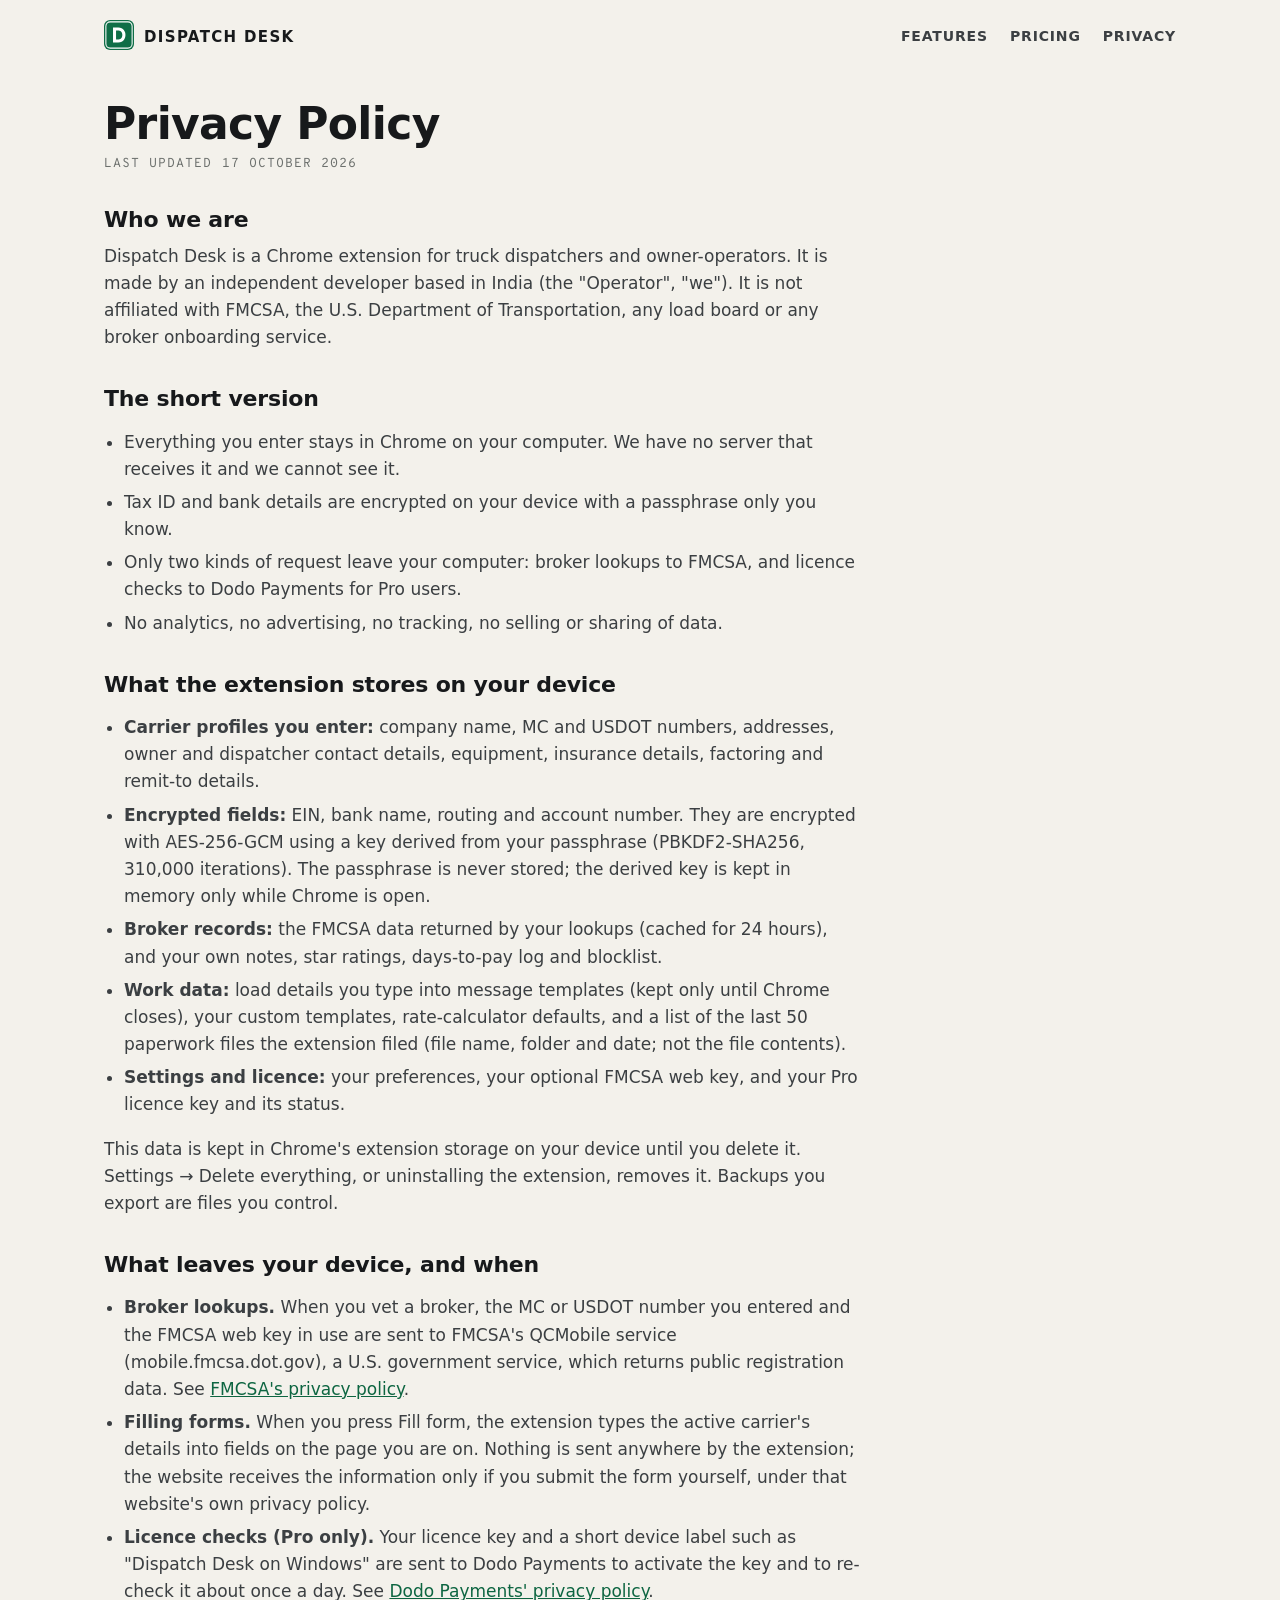
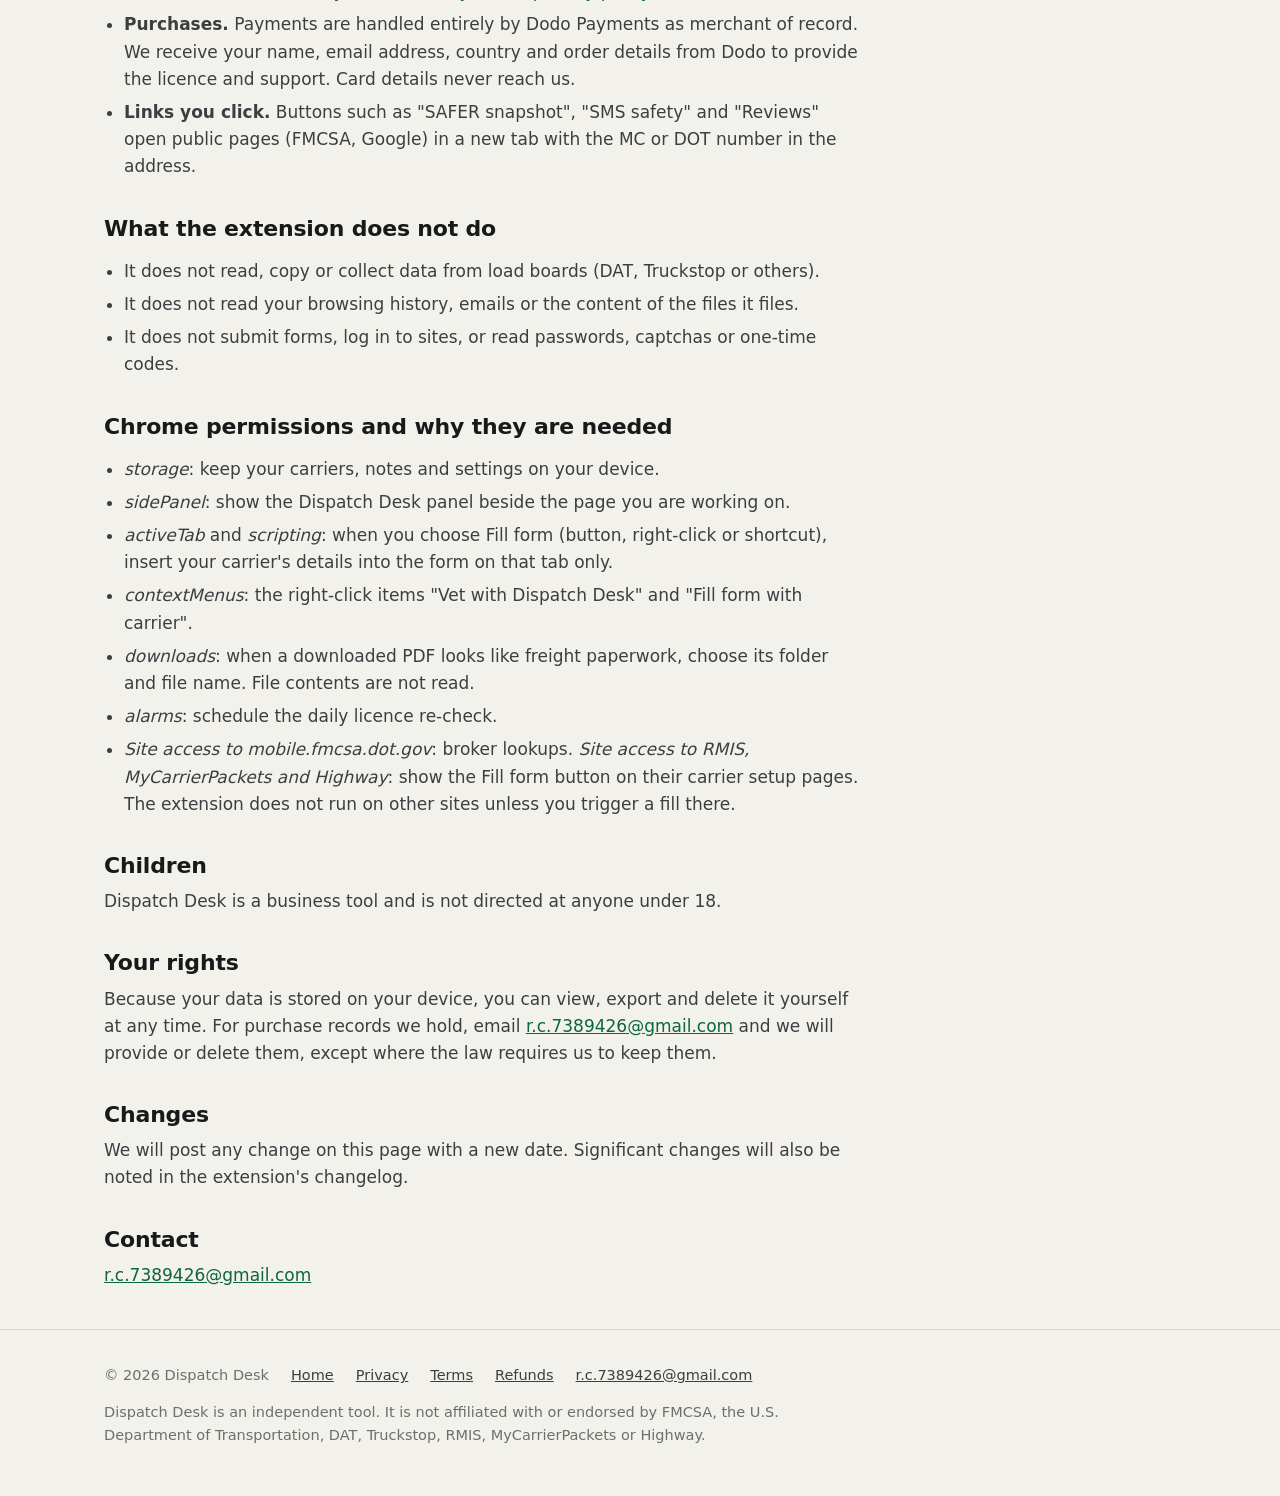
==== privacy.html @ 593a01f0 "Dispatch Desk website: landing, privacy, terms, refunds, thank-you Co-Authored-By: Claude Opus 5.5 <" ====
<!doctype html>
<html lang="en">
<head>
<meta charset="utf-8"><meta name="viewport" content="width=device-width,initial-scale=1">
<title>Privacy Policy – Dispatch Desk</title>
<link rel="icon" href="icon.png"><link rel="stylesheet" href="styles.css">
</head>
<body>
<div class="wrap">
  <header class="nav"><a class="brand" href="./"><img src="img/logo.svg" alt=""><span>Dispatch Desk</span></a>
    <nav><a href="./#features">Features</a><a href="./#pricing">Pricing</a><a class="keep" href="privacy.html">Privacy</a></nav></header>
  <main class="legal">
    <h1>Privacy Policy</h1>
    <p class="updated">Last updated 17 October 2026</p>

    <h2>Who we are</h2>
    <p>Dispatch Desk is a Chrome extension for truck dispatchers and owner-operators. It is made by an independent developer based in India (the "Operator", "we"). It is not affiliated with FMCSA, the U.S. Department of Transportation, any load board or any broker onboarding service.</p>

    <h2>The short version</h2>
    <ul>
      <li>Everything you enter stays in Chrome on your computer. We have no server that receives it and we cannot see it.</li>
      <li>Tax ID and bank details are encrypted on your device with a passphrase only you know.</li>
      <li>Only two kinds of request leave your computer: broker lookups to FMCSA, and licence checks to Dodo Payments for Pro users.</li>
      <li>No analytics, no advertising, no tracking, no selling or sharing of data.</li>
    </ul>

    <h2>What the extension stores on your device</h2>
    <ul>
      <li><strong>Carrier profiles you enter:</strong> company name, MC and USDOT numbers, addresses, owner and dispatcher contact details, equipment, insurance details, factoring and remit-to details.</li>
      <li><strong>Encrypted fields:</strong> EIN, bank name, routing and account number. They are encrypted with AES-256-GCM using a key derived from your passphrase (PBKDF2-SHA256, 310,000 iterations). The passphrase is never stored; the derived key is kept in memory only while Chrome is open.</li>
      <li><strong>Broker records:</strong> the FMCSA data returned by your lookups (cached for 24 hours), and your own notes, star ratings, days-to-pay log and blocklist.</li>
      <li><strong>Work data:</strong> load details you type into message templates (kept only until Chrome closes), your custom templates, rate-calculator defaults, and a list of the last 50 paperwork files the extension filed (file name, folder and date; not the file contents).</li>
      <li><strong>Settings and licence:</strong> your preferences, your optional FMCSA web key, and your Pro licence key and its status.</li>
    </ul>
    <p>This data is kept in Chrome's extension storage on your device until you delete it. Settings → Delete everything, or uninstalling the extension, removes it. Backups you export are files you control.</p>

    <h2>What leaves your device, and when</h2>
    <ul>
      <li><strong>Broker lookups.</strong> When you vet a broker, the MC or USDOT number you entered and the FMCSA web key in use are sent to FMCSA's QCMobile service (mobile.fmcsa.dot.gov), a U.S. government service, which returns public registration data. See <a href="https://www.fmcsa.dot.gov/privacy-policy" rel="noopener">FMCSA's privacy policy</a>.</li>
      <li><strong>Filling forms.</strong> When you press Fill form, the extension types the active carrier's details into fields on the page you are on. Nothing is sent anywhere by the extension; the website receives the information only if you submit the form yourself, under that website's own privacy policy.</li>
      <li><strong>Licence checks (Pro only).</strong> Your licence key and a short device label such as "Dispatch Desk on Windows" are sent to Dodo Payments to activate the key and to re-check it about once a day. See <a href="https://dodopayments.com/privacy-policy" rel="noopener">Dodo Payments' privacy policy</a>.</li>
      <li><strong>Purchases.</strong> Payments are handled entirely by Dodo Payments as merchant of record. We receive your name, email address, country and order details from Dodo to provide the licence and support. Card details never reach us.</li>
      <li><strong>Links you click.</strong> Buttons such as "SAFER snapshot", "SMS safety" and "Reviews" open public pages (FMCSA, Google) in a new tab with the MC or DOT number in the address.</li>
    </ul>

    <h2>What the extension does not do</h2>
    <ul>
      <li>It does not read, copy or collect data from load boards (DAT, Truckstop or others).</li>
      <li>It does not read your browsing history, emails or the content of the files it files.</li>
      <li>It does not submit forms, log in to sites, or read passwords, captchas or one-time codes.</li>
    </ul>

    <h2>Chrome permissions and why they are needed</h2>
    <ul>
      <li><em>storage</em>: keep your carriers, notes and settings on your device.</li>
      <li><em>sidePanel</em>: show the Dispatch Desk panel beside the page you are working on.</li>
      <li><em>activeTab</em> and <em>scripting</em>: when you choose Fill form (button, right-click or shortcut), insert your carrier's details into the form on that tab only.</li>
      <li><em>contextMenus</em>: the right-click items "Vet with Dispatch Desk" and "Fill form with carrier".</li>
      <li><em>downloads</em>: when a downloaded PDF looks like freight paperwork, choose its folder and file name. File contents are not read.</li>
      <li><em>alarms</em>: schedule the daily licence re-check.</li>
      <li><em>Site access to mobile.fmcsa.dot.gov</em>: broker lookups. <em>Site access to RMIS, MyCarrierPackets and Highway</em>: show the Fill form button on their carrier setup pages. The extension does not run on other sites unless you trigger a fill there.</li>
    </ul>

    <h2>Children</h2>
    <p>Dispatch Desk is a business tool and is not directed at anyone under 18.</p>

    <h2>Your rights</h2>
    <p>Because your data is stored on your device, you can view, export and delete it yourself at any time. For purchase records we hold, email <a href="mailto:r.c.7389426@gmail.com">r.c.7389426@gmail.com</a> and we will provide or delete them, except where the law requires us to keep them.</p>

    <h2>Changes</h2>
    <p>We will post any change on this page with a new date. Significant changes will also be noted in the extension's changelog.</p>

    <h2>Contact</h2>
    <p><a href="mailto:r.c.7389426@gmail.com">r.c.7389426@gmail.com</a></p>
  </main>
</div>
<footer><div class="wrap"><div class="row"><span>© 2026 Dispatch Desk</span><a href="./">Home</a><a href="privacy.html">Privacy</a><a href="terms.html">Terms</a><a href="refunds.html">Refunds</a><a href="mailto:r.c.7389426@gmail.com">r.c.7389426@gmail.com</a></div>
<p class="disclaimer">Dispatch Desk is an independent tool. It is not affiliated with or endorsed by FMCSA, the U.S. Department of Transportation, DAT, Truckstop, RMIS, MyCarrierPackets or Highway.</p></div></footer>
</body>
</html>
---- styles.css ----
/* Dispatch Desk site – same "Guide Sign" system as the extension. */
@font-face { font-family: 'Overpass'; font-weight: 400; font-display: swap; src: url('fonts/Overpass-400.woff2') format('woff2'); }
@font-face { font-family: 'Overpass'; font-weight: 700; font-display: swap; src: url('fonts/Overpass-700.woff2') format('woff2'); }
@font-face { font-family: 'Overpass'; font-weight: 800; font-display: swap; src: url('fonts/Overpass-800.woff2') format('woff2'); }
@font-face { font-family: 'Overpass Mono'; font-weight: 400; font-display: swap; src: url('fonts/OverpassMono-400.woff2') format('woff2'); }
/* Overpass's middle dot sits off-centre; use the system's for that one character. */
@font-face { font-family: 'Sep'; src: local('Segoe UI'), local('Helvetica Neue'), local('Arial'), local('Liberation Sans'); unicode-range: U+00B7; }

:root {
  --sign: #0F6E47; --sign-deep: #0B5A3A; --zone: #E8700F; --stop: #C42B1C;
  --paper: #F3F1EB; --surface: #FEFDFA; --surface-2: #EBE8DF; --line: #DCD8CC; --line-strong: #C6C1B4;
  --ink: #17191B; --ink-2: #3B3F42; --muted: #6C706D;
  --green-text: #0D6541;
  --font: 'Sep', 'Overpass', 'Segoe UI', system-ui, sans-serif;
  --mono: 'Overpass Mono', ui-monospace, Consolas, monospace;
  --wrap: 1120px;
}
* { box-sizing: border-box; }
html { scroll-behavior: smooth; }
body { margin: 0; font: 400 17px/1.6 var(--font); color: var(--ink); background: var(--paper); -webkit-font-smoothing: antialiased; }
img { max-width: 100%; display: block; }
a { color: var(--green-text); }
.wrap { max-width: var(--wrap); margin: 0 auto; padding: 0 24px; }
.eyebrow { font: 400 12.5px/1.2 var(--mono); letter-spacing: .12em; text-transform: uppercase; color: var(--muted); }
h1, h2, h3 { margin: 0; letter-spacing: -.015em; line-height: 1.1; }
h1 { font-weight: 800; font-size: clamp(38px, 5.4vw, 64px); }
h2 { font-weight: 800; font-size: clamp(30px, 3.6vw, 42px); }
h3 { font-weight: 800; font-size: 21px; letter-spacing: -.008em; }
p { margin: 0; }

/* nav */
.nav { display: flex; align-items: center; gap: 24px; padding: 20px 0; }
.brand { display: flex; align-items: center; gap: 10px; color: var(--ink); text-decoration: none; font-weight: 800; font-size: 15px; letter-spacing: .09em; text-transform: uppercase; }
.brand img { width: 30px; height: 30px; }
.brand span { padding-top: 3px; }
.nav nav { margin-left: auto; display: flex; gap: 22px; align-items: center; }
.nav nav a { color: var(--ink-2); text-decoration: none; font-weight: 700; font-size: 14px; letter-spacing: .06em; text-transform: uppercase; padding-top: 2px; }
.nav nav a:hover { color: var(--ink); }

/* buttons */
.btn { display: inline-flex; align-items: center; justify-content: center; gap: 8px; height: 50px; padding: 3px 22px 0; border-radius: 6px; font-weight: 800; font-size: 15px; letter-spacing: .06em; text-transform: uppercase; text-decoration: none; color: var(--ink); background: var(--surface); border: 1.5px solid var(--line-strong); cursor: pointer; white-space: nowrap; }
.btn:hover { border-color: var(--ink-2); }
.btn.primary { background: var(--sign); border-color: var(--sign); color: #fff; }
.btn.primary:hover { background: var(--sign-deep); border-color: var(--sign-deep); }
.btn.white { background: #fff; border-color: #fff; color: var(--sign); }
.btn.white:hover { background: #EFF6F1; }
.btn.sm { height: 40px; padding: 2px 16px 0; font-size: 13px; }
.btn[aria-disabled="true"] { opacity: .55; pointer-events: none; }

/* guide-sign primitives */
.sign { background: var(--sign); color: #fff; border-radius: 12px; padding: 6px; }
.sign > .in { border: 2.5px solid rgba(255, 255, 255, .95); border-radius: 8px; }
.plaque { display: inline-flex; background: var(--sign); color: #fff; border-radius: 7px; padding: 3px; }
.plaque > span { border: 1.5px solid #fff; border-radius: 5px; padding: 5px 10px 3px; font: 400 12px/1.2 var(--mono); letter-spacing: .12em; text-transform: uppercase; }

/* hero */
.hero { display: grid; grid-template-columns: minmax(0, 1.15fr) minmax(0, .85fr); gap: 56px; align-items: center; padding: 44px 0 80px; }
.hero h1 { margin: 22px 0 22px; }
.hero .lede { font-size: 20px; color: var(--ink-2); max-width: 560px; }
.hero .ctas { display: flex; gap: 12px; flex-wrap: wrap; margin-top: 30px; }
.hero .works { margin-top: 28px; }
.hero .works b { display: block; font: 400 12.5px/1.2 var(--mono); letter-spacing: .1em; text-transform: uppercase; color: var(--muted); font-weight: 400; margin-bottom: 8px; }
.hero .works span { font-weight: 700; color: var(--ink-2); }
.shot { border-radius: 14px; box-shadow: 0 30px 60px -28px rgba(23, 25, 27, .45), 0 0 0 1px rgba(23, 25, 27, .08); background: var(--surface); }
.hero .shot { max-width: 400px; margin-left: auto; }

/* sections */
section { padding: 84px 0; border-top: 1px solid var(--line); }
.section-hd { max-width: 720px; margin-bottom: 44px; }
.section-hd h2 { margin-top: 12px; }
.section-hd p { margin-top: 16px; color: var(--ink-2); font-size: 18px; }

.feature { display: grid; grid-template-columns: minmax(0, 1fr) minmax(0, 1fr); gap: 56px; align-items: center; }
.feature + .feature { margin-top: 84px; }
.feature.flip .copy { order: 2; }
.feature .num, .mini .num { font: 400 12.5px var(--mono); letter-spacing: .12em; text-transform: uppercase; color: var(--green-text); }
.feature h3 { font-size: 30px; margin: 10px 0 14px; letter-spacing: -.015em; }
.feature p { color: var(--ink-2); }
.feature ul { margin: 18px 0 0; padding: 0; list-style: none; border-top: 1px solid var(--line); }
.feature li { padding: 11px 0 9px; border-bottom: 1px solid var(--line); color: var(--ink-2); font-size: 16px; }
.feature li b { color: var(--ink); }
.feature .shot { max-width: 420px; }
.feature.flip .shot { margin-left: 0; }
.feature:not(.flip) .shot { margin-left: auto; }

.minis { display: grid; grid-template-columns: repeat(2, minmax(0, 1fr)); gap: 20px; margin-top: 84px; }
.mini { background: var(--surface); border: 1px solid var(--line); border-radius: 10px; padding: 26px 26px 24px; }
.mini h3 { margin: 10px 0 10px; }
.mini p { color: var(--ink-2); font-size: 16px; }

/* principles */
.rules { display: grid; grid-template-columns: repeat(3, minmax(0, 1fr)); gap: 0; border: 1px solid var(--line); border-radius: 10px; background: var(--surface); overflow: hidden; }
.rule { padding: 26px; }
.rule + .rule { border-left: 1px solid var(--line); }
.rule h3 { font-size: 19px; margin-bottom: 10px; }
.rule p { color: var(--ink-2); font-size: 16px; }
.rule .tag { display: inline-block; margin-bottom: 14px; padding: 4px 8px 2px; border-radius: 4px; font: 400 11.5px/1.3 var(--mono); letter-spacing: .1em; text-transform: uppercase; background: var(--surface-2); color: var(--ink-2); }

/* pricing */
.plans { display: grid; grid-template-columns: repeat(2, minmax(0, 1fr)); gap: 20px; align-items: stretch; }
.plan { background: var(--surface); border: 1px solid var(--line); border-radius: 12px; padding: 30px; display: flex; flex-direction: column; }
.plan .name { font: 400 13px var(--mono); letter-spacing: .12em; text-transform: uppercase; color: var(--muted); }
.plan .price { font-weight: 800; font-size: 52px; letter-spacing: -.02em; line-height: 1; margin: 14px 0 6px; }
.plan .price small { font-size: 18px; font-weight: 700; letter-spacing: 0; color: var(--muted); }
.plan .alt { color: var(--muted); font-size: 15px; }
.plan ul { list-style: none; padding: 0; margin: 22px 0 26px; border-top: 1px solid var(--line); flex: 1; }
.plan li { padding: 11px 0 9px 28px; border-bottom: 1px solid var(--line); position: relative; font-size: 16px; color: var(--ink-2); }
.plan li::before { content: ''; position: absolute; left: 2px; top: 15px; width: 12px; height: 7px; border-left: 2.5px solid var(--sign); border-bottom: 2.5px solid var(--sign); transform: rotate(-45deg); }
.plan .buttons { display: flex; gap: 10px; flex-wrap: wrap; }
.plan.pro { background: var(--sign); color: #fff; border: 0; padding: 6px; }
.plan.pro > .in { border: 2.5px solid rgba(255, 255, 255, .95); border-radius: 8px; padding: 24px; height: 100%; display: flex; flex-direction: column; }
.plan.pro .name, .plan.pro .alt, .plan.pro .price small { color: rgba(255, 255, 255, .78); }
.plan.pro ul { border-color: rgba(255, 255, 255, .3); }
.plan.pro li { color: #fff; border-color: rgba(255, 255, 255, .3); }
.plan.pro li::before { border-color: #fff; }
.note { margin-top: 18px; color: var(--muted); font-size: 15px; }

/* faq */
.faq { max-width: 820px; border-top: 1px solid var(--line); }
.faq details { border-bottom: 1px solid var(--line); }
.faq summary { list-style: none; cursor: pointer; padding: 20px 36px 17px 0; font-weight: 700; font-size: 18px; position: relative; }
.faq summary::-webkit-details-marker { display: none; }
.faq summary::after { content: '+'; position: absolute; right: 4px; top: 16px; font: 400 24px var(--mono); color: var(--muted); }
.faq details[open] summary::after { content: '−'; }
.faq details p { padding: 0 0 22px; color: var(--ink-2); max-width: 720px; }

/* closing sign */
.closing { padding: 84px 0; border-top: 1px solid var(--line); }
.closing .sign > .in { padding: 46px 40px; display: grid; grid-template-columns: 1fr auto; gap: 28px; align-items: center; }
.closing h2 { color: #fff; }
.closing p { margin-top: 10px; color: rgba(255, 255, 255, .85); font-size: 18px; }

/* footer */
footer { border-top: 1px solid var(--line); padding: 34px 0 48px; color: var(--muted); font-size: 14.5px; }
footer .row { display: flex; gap: 22px; flex-wrap: wrap; align-items: center; }
footer a { color: var(--ink-2); }
footer .disclaimer { margin-top: 14px; max-width: 760px; }

/* legal pages */
.legal { max-width: 760px; padding-bottom: 40px; }
.legal h1 { font-size: 44px; margin: 30px 0 8px; }
.legal h2 { font-size: 22px; margin: 36px 0 10px; letter-spacing: -.008em; }
.legal p, .legal li { color: var(--ink-2); }
.legal ul { padding-left: 20px; }
.legal li + li { margin-top: 6px; }
.legal .updated { font: 400 13px var(--mono); letter-spacing: .08em; text-transform: uppercase; color: var(--muted); }
.steps { list-style: none; padding: 0; margin: 28px 0 0; border-top: 1px solid var(--line); }
.steps li { display: grid; grid-template-columns: 52px 1fr; padding: 16px 0 14px; border-bottom: 1px solid var(--line); }
.steps li i { font: 400 14px/1.6 var(--mono); font-style: normal; color: var(--green-text); }

@media (max-width: 860px) {
  body { font-size: 16px; }
  .nav nav a:not(.keep) { display: none; }
  .hero, .feature { grid-template-columns: 1fr; gap: 36px; }
  .hero { padding-top: 20px; }
  .hero .shot, .feature .shot { margin: 0 auto !important; max-width: 360px; }
  .feature.flip .copy { order: 0; }
  .minis, .plans { grid-template-columns: 1fr; }
  .rules { grid-template-columns: 1fr; }
  .rule + .rule { border-left: 0; border-top: 1px solid var(--line); }
  .closing .sign > .in { grid-template-columns: 1fr; padding: 32px 24px; }
  section { padding: 60px 0; }
}
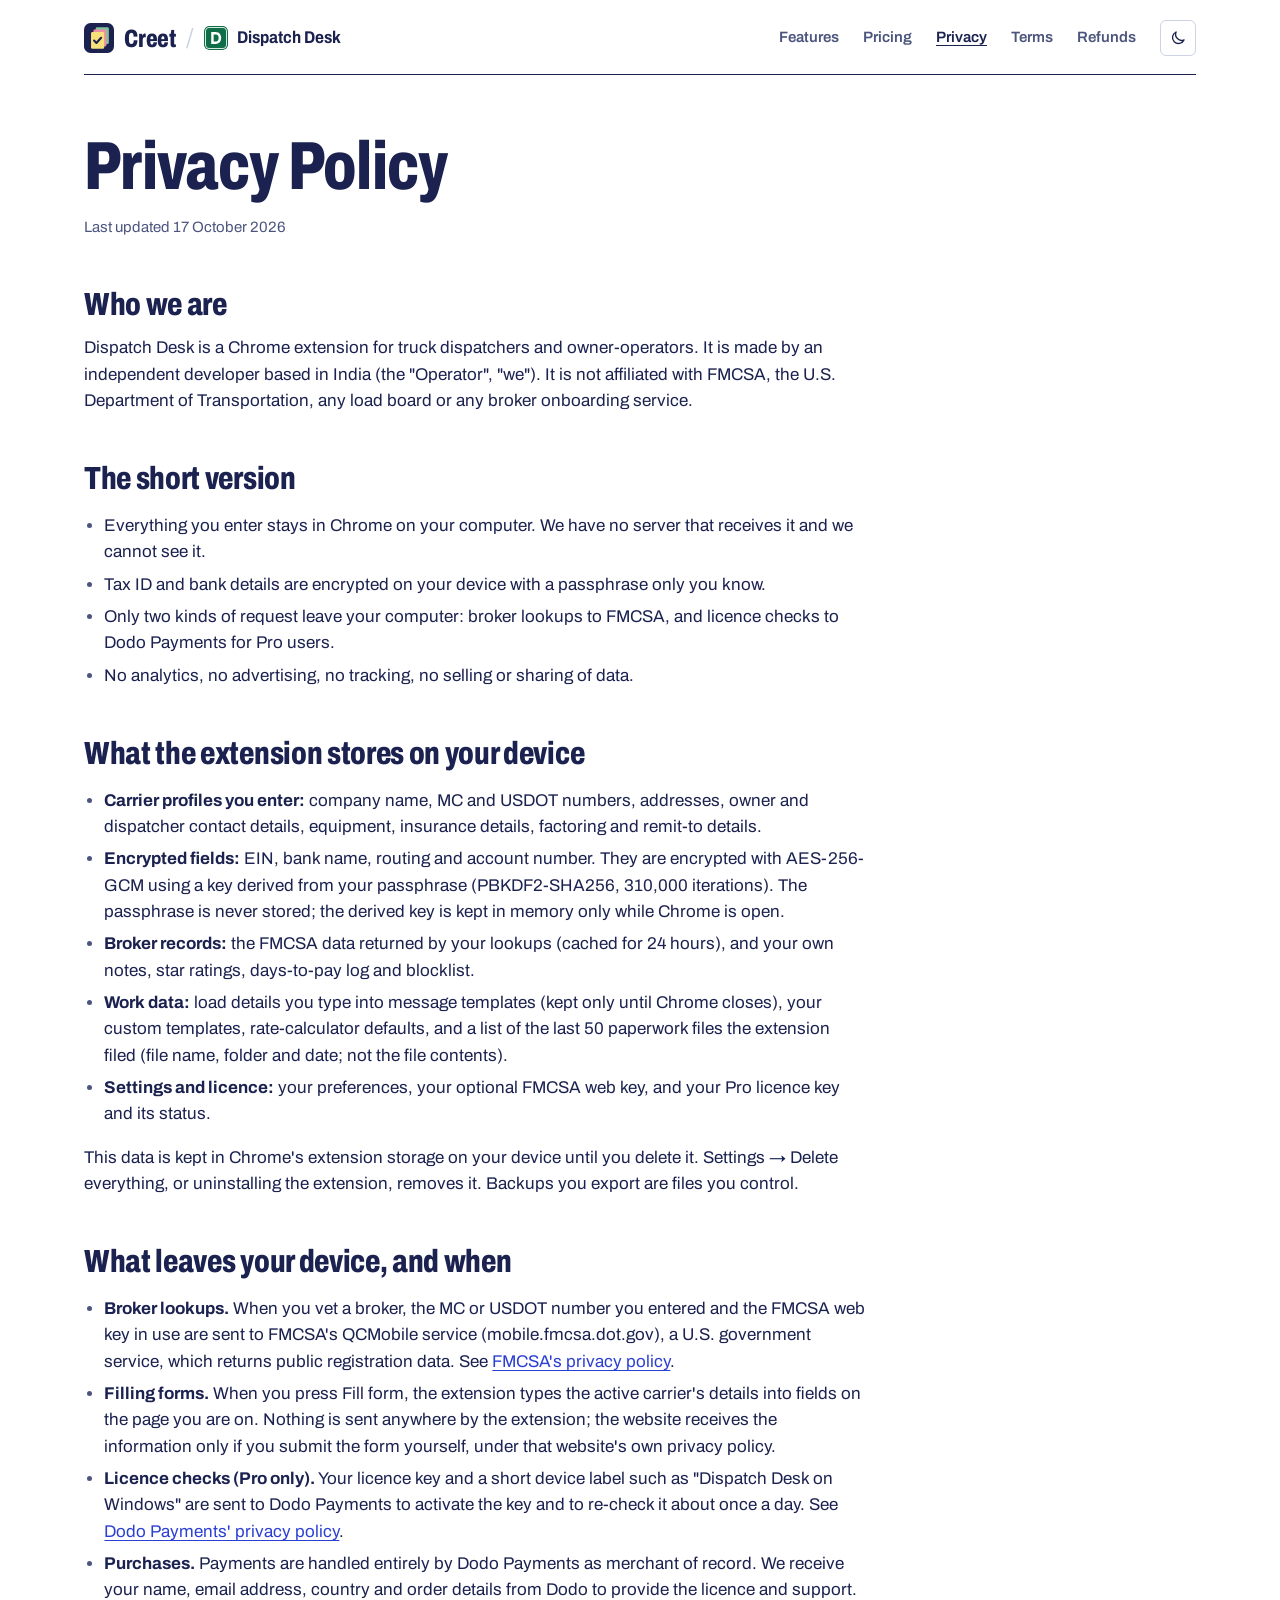
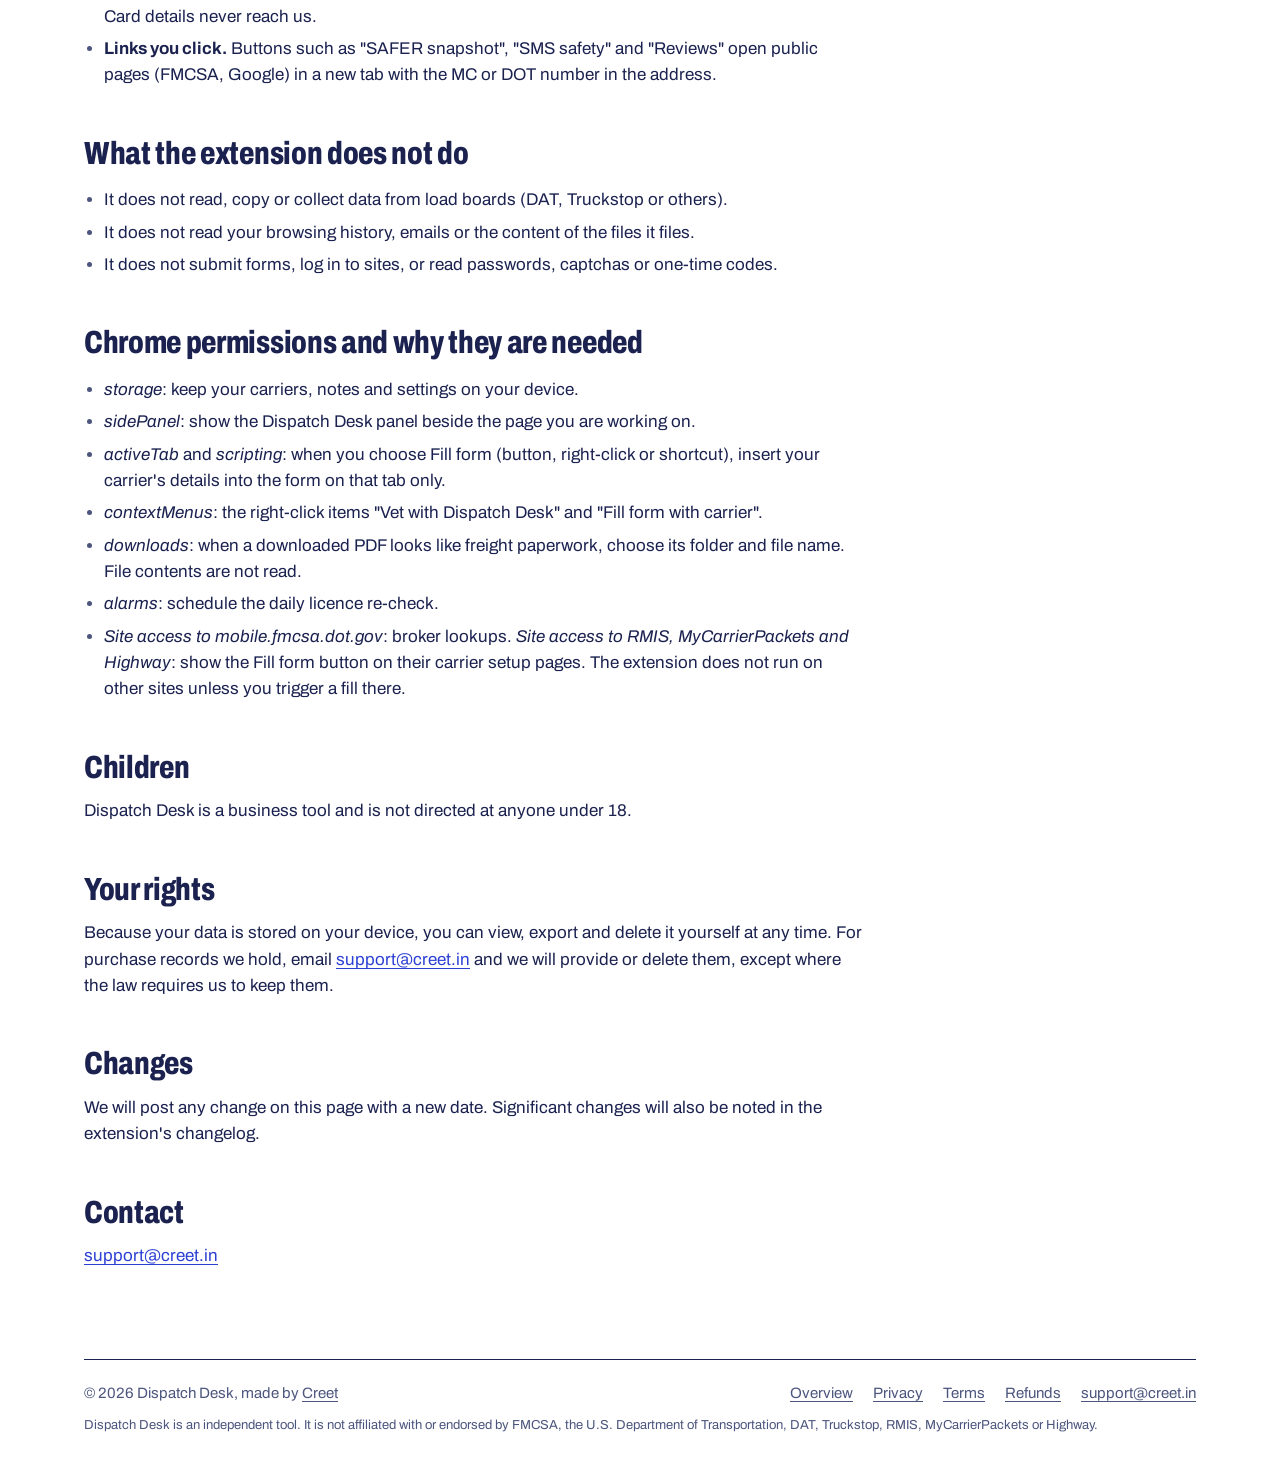
==== commit 38d3aa33: "Redesign to match creet.in, light/dark switch, local prices Same carbon-copy design as creet.in and " ====
--- a/privacy.html
+++ b/privacy.html
@@ -2,14 +2,37 @@
 <html lang="en">
 <head>
 <meta charset="utf-8"><meta name="viewport" content="width=device-width,initial-scale=1">
+<script>try{var t=localStorage.getItem('creet-theme');if(t==='light'||t==='dark')document.documentElement.setAttribute('data-theme',t)}catch(e){}</script>
 <title>Privacy Policy – Dispatch Desk</title>
-<link rel="icon" href="icon.png"><link rel="stylesheet" href="styles.css">
+<link rel="icon" href="icon.png">
+<link rel="preconnect" href="https://fonts.googleapis.com">
+<link rel="preconnect" href="https://fonts.gstatic.com" crossorigin>
+<link rel="stylesheet" href="https://fonts.googleapis.com/css2?family=Archivo:wdth,wght@62..125,400..800&family=Courier+Prime&display=swap">
+<link rel="stylesheet" href="styles.css">
 </head>
 <body>
-<div class="wrap">
-  <header class="nav"><a class="brand" href="./"><img src="img/logo.svg" alt=""><span>Dispatch Desk</span></a>
-    <nav><a href="./#features">Features</a><a href="./#pricing">Pricing</a><a class="keep" href="privacy.html">Privacy</a></nav></header>
-  <main class="legal">
+<a class="skip" href="#main">Skip to content</a>
+
+<header class="wrap">
+  <div class="head-row">
+    <div class="brand">
+      <a class="mark" href="https://creet.in/"><img src="creet.svg" alt="" width="30" height="30">Creet</a>
+      <span class="sep" aria-hidden="true">/</span>
+      <a class="product" href="./"><img src="img/logo.svg" alt="" width="24" height="24">Dispatch Desk</a>
+    </div>
+    <nav class="site-nav" aria-label="Main">
+      <a href="./#features">Features</a>
+      <a href="./#pricing">Pricing</a>
+      <a href="privacy.html" aria-current="page">Privacy</a>
+      <a href="terms.html">Terms</a>
+      <a href="refunds.html">Refunds</a>
+      <button class="theme-toggle" type="button" aria-label="Switch colour theme"><svg class="i-moon" viewBox="0 0 24 24" aria-hidden="true"><path d="M20 14.5A8 8 0 0 1 9.5 4a8 8 0 1 0 10.5 10.5z" fill="none" stroke="currentColor" stroke-width="1.8" stroke-linejoin="round"/></svg><svg class="i-sun" viewBox="0 0 24 24" aria-hidden="true"><circle cx="12" cy="12" r="4" fill="none" stroke="currentColor" stroke-width="1.8"/><path d="M12 2.5V5M12 19v2.5M2.5 12H5M19 12h2.5M5.3 5.3l1.8 1.8M16.9 16.9l1.8 1.8M5.3 18.7l1.8-1.8M16.9 7.1l1.8-1.8" stroke="currentColor" stroke-width="1.8" stroke-linecap="round"/></svg></button>
+    </nav>
+  </div>
+</header>
+
+<main id="main" class="wrap">
+<article class="legal">
     <h1>Privacy Policy</h1>
     <p class="updated">Last updated 17 October 2026</p>
 
@@ -65,16 +88,29 @@
     <p>Dispatch Desk is a business tool and is not directed at anyone under 18.</p>
 
     <h2>Your rights</h2>
-    <p>Because your data is stored on your device, you can view, export and delete it yourself at any time. For purchase records we hold, email <a href="mailto:r.c.7389426@gmail.com">r.c.7389426@gmail.com</a> and we will provide or delete them, except where the law requires us to keep them.</p>
+    <p>Because your data is stored on your device, you can view, export and delete it yourself at any time. For purchase records we hold, email <a href="mailto:support@creet.in">support@creet.in</a> and we will provide or delete them, except where the law requires us to keep them.</p>
 
     <h2>Changes</h2>
     <p>We will post any change on this page with a new date. Significant changes will also be noted in the extension's changelog.</p>
 
     <h2>Contact</h2>
-    <p><a href="mailto:r.c.7389426@gmail.com">r.c.7389426@gmail.com</a></p>
-  </main>
-</div>
-<footer><div class="wrap"><div class="row"><span>© 2026 Dispatch Desk</span><a href="./">Home</a><a href="privacy.html">Privacy</a><a href="terms.html">Terms</a><a href="refunds.html">Refunds</a><a href="mailto:r.c.7389426@gmail.com">r.c.7389426@gmail.com</a></div>
-<p class="disclaimer">Dispatch Desk is an independent tool. It is not affiliated with or endorsed by FMCSA, the U.S. Department of Transportation, DAT, Truckstop, RMIS, MyCarrierPackets or Highway.</p></div></footer>
+    <p><a href="mailto:support@creet.in">support@creet.in</a></p>
+</article>
+</main>
+
+<footer class="wrap">
+  <div class="foot-row">
+    <p>© 2026 Dispatch Desk, made by <a href="https://creet.in/">Creet</a></p>
+    <nav aria-label="Legal">
+      <a href="./">Overview</a>
+      <a href="privacy.html">Privacy</a>
+      <a href="terms.html">Terms</a>
+      <a href="refunds.html">Refunds</a>
+      <a href="mailto:support@creet.in">support@creet.in</a>
+    </nav>
+    <p class="fine">Dispatch Desk is an independent tool. It is not affiliated with or endorsed by FMCSA, the U.S. Department of Transportation, DAT, Truckstop, RMIS, MyCarrierPackets or Highway.</p>
+  </div>
+</footer>
+<script src="theme.js"></script>
 </body>
 </html>
--- a/styles.css
+++ b/styles.css
@@ -1,163 +1,360 @@
-/* Dispatch Desk site – same "Guide Sign" system as the extension. */
-@font-face { font-family: 'Overpass'; font-weight: 400; font-display: swap; src: url('fonts/Overpass-400.woff2') format('woff2'); }
-@font-face { font-family: 'Overpass'; font-weight: 700; font-display: swap; src: url('fonts/Overpass-700.woff2') format('woff2'); }
-@font-face { font-family: 'Overpass'; font-weight: 800; font-display: swap; src: url('fonts/Overpass-800.woff2') format('woff2'); }
-@font-face { font-family: 'Overpass Mono'; font-weight: 400; font-display: swap; src: url('fonts/OverpassMono-400.woff2') format('woff2'); }
-/* Overpass's middle dot sits off-centre; use the system's for that one character. */
-@font-face { font-family: 'Sep'; src: local('Segoe UI'), local('Helvetica Neue'), local('Arial'), local('Liberation Sans'); unicode-range: U+00B7; }
-
-:root {
-  --sign: #0F6E47; --sign-deep: #0B5A3A; --zone: #E8700F; --stop: #C42B1C;
-  --paper: #F3F1EB; --surface: #FEFDFA; --surface-2: #EBE8DF; --line: #DCD8CC; --line-strong: #C6C1B4;
-  --ink: #17191B; --ink-2: #3B3F42; --muted: #6C706D;
-  --green-text: #0D6541;
-  --font: 'Sep', 'Overpass', 'Segoe UI', system-ui, sans-serif;
-  --mono: 'Overpass Mono', ui-monospace, Consolas, monospace;
-  --wrap: 1120px;
-}
-* { box-sizing: border-box; }
-html { scroll-behavior: smooth; }
-body { margin: 0; font: 400 17px/1.6 var(--font); color: var(--ink); background: var(--paper); -webkit-font-smoothing: antialiased; }
-img { max-width: 100%; display: block; }
-a { color: var(--green-text); }
-.wrap { max-width: var(--wrap); margin: 0 auto; padding: 0 24px; }
-.eyebrow { font: 400 12.5px/1.2 var(--mono); letter-spacing: .12em; text-transform: uppercase; color: var(--muted); }
-h1, h2, h3 { margin: 0; letter-spacing: -.015em; line-height: 1.1; }
-h1 { font-weight: 800; font-size: clamp(38px, 5.4vw, 64px); }
-h2 { font-weight: 800; font-size: clamp(30px, 3.6vw, 42px); }
-h3 { font-weight: 800; font-size: 21px; letter-spacing: -.008em; }
-p { margin: 0; }
-
-/* nav */
-.nav { display: flex; align-items: center; gap: 24px; padding: 20px 0; }
-.brand { display: flex; align-items: center; gap: 10px; color: var(--ink); text-decoration: none; font-weight: 800; font-size: 15px; letter-spacing: .09em; text-transform: uppercase; }
-.brand img { width: 30px; height: 30px; }
-.brand span { padding-top: 3px; }
-.nav nav { margin-left: auto; display: flex; gap: 22px; align-items: center; }
-.nav nav a { color: var(--ink-2); text-decoration: none; font-weight: 700; font-size: 14px; letter-spacing: .06em; text-transform: uppercase; padding-top: 2px; }
-.nav nav a:hover { color: var(--ink); }
-
-/* buttons */
-.btn { display: inline-flex; align-items: center; justify-content: center; gap: 8px; height: 50px; padding: 3px 22px 0; border-radius: 6px; font-weight: 800; font-size: 15px; letter-spacing: .06em; text-transform: uppercase; text-decoration: none; color: var(--ink); background: var(--surface); border: 1.5px solid var(--line-strong); cursor: pointer; white-space: nowrap; }
-.btn:hover { border-color: var(--ink-2); }
-.btn.primary { background: var(--sign); border-color: var(--sign); color: #fff; }
-.btn.primary:hover { background: var(--sign-deep); border-color: var(--sign-deep); }
-.btn.white { background: #fff; border-color: #fff; color: var(--sign); }
-.btn.white:hover { background: #EFF6F1; }
-.btn.sm { height: 40px; padding: 2px 16px 0; font-size: 13px; }
-.btn[aria-disabled="true"] { opacity: .55; pointer-events: none; }
-
-/* guide-sign primitives */
-.sign { background: var(--sign); color: #fff; border-radius: 12px; padding: 6px; }
-.sign > .in { border: 2.5px solid rgba(255, 255, 255, .95); border-radius: 8px; }
-.plaque { display: inline-flex; background: var(--sign); color: #fff; border-radius: 7px; padding: 3px; }
-.plaque > span { border: 1.5px solid #fff; border-radius: 5px; padding: 5px 10px 3px; font: 400 12px/1.2 var(--mono); letter-spacing: .12em; text-transform: uppercase; }
-
-/* hero */
-.hero { display: grid; grid-template-columns: minmax(0, 1.15fr) minmax(0, .85fr); gap: 56px; align-items: center; padding: 44px 0 80px; }
-.hero h1 { margin: 22px 0 22px; }
-.hero .lede { font-size: 20px; color: var(--ink-2); max-width: 560px; }
-.hero .ctas { display: flex; gap: 12px; flex-wrap: wrap; margin-top: 30px; }
-.hero .works { margin-top: 28px; }
-.hero .works b { display: block; font: 400 12.5px/1.2 var(--mono); letter-spacing: .1em; text-transform: uppercase; color: var(--muted); font-weight: 400; margin-bottom: 8px; }
-.hero .works span { font-weight: 700; color: var(--ink-2); }
-.shot { border-radius: 14px; box-shadow: 0 30px 60px -28px rgba(23, 25, 27, .45), 0 0 0 1px rgba(23, 25, 27, .08); background: var(--surface); }
-.hero .shot { max-width: 400px; margin-left: auto; }
-
-/* sections */
-section { padding: 84px 0; border-top: 1px solid var(--line); }
-.section-hd { max-width: 720px; margin-bottom: 44px; }
-.section-hd h2 { margin-top: 12px; }
-.section-hd p { margin-top: 16px; color: var(--ink-2); font-size: 18px; }
-
-.feature { display: grid; grid-template-columns: minmax(0, 1fr) minmax(0, 1fr); gap: 56px; align-items: center; }
-.feature + .feature { margin-top: 84px; }
-.feature.flip .copy { order: 2; }
-.feature .num, .mini .num { font: 400 12.5px var(--mono); letter-spacing: .12em; text-transform: uppercase; color: var(--green-text); }
-.feature h3 { font-size: 30px; margin: 10px 0 14px; letter-spacing: -.015em; }
-.feature p { color: var(--ink-2); }
-.feature ul { margin: 18px 0 0; padding: 0; list-style: none; border-top: 1px solid var(--line); }
-.feature li { padding: 11px 0 9px; border-bottom: 1px solid var(--line); color: var(--ink-2); font-size: 16px; }
-.feature li b { color: var(--ink); }
-.feature .shot { max-width: 420px; }
-.feature.flip .shot { margin-left: 0; }
-.feature:not(.flip) .shot { margin-left: auto; }
-
-.minis { display: grid; grid-template-columns: repeat(2, minmax(0, 1fr)); gap: 20px; margin-top: 84px; }
-.mini { background: var(--surface); border: 1px solid var(--line); border-radius: 10px; padding: 26px 26px 24px; }
-.mini h3 { margin: 10px 0 10px; }
-.mini p { color: var(--ink-2); font-size: 16px; }
-
-/* principles */
-.rules { display: grid; grid-template-columns: repeat(3, minmax(0, 1fr)); gap: 0; border: 1px solid var(--line); border-radius: 10px; background: var(--surface); overflow: hidden; }
-.rule { padding: 26px; }
-.rule + .rule { border-left: 1px solid var(--line); }
-.rule h3 { font-size: 19px; margin-bottom: 10px; }
-.rule p { color: var(--ink-2); font-size: 16px; }
-.rule .tag { display: inline-block; margin-bottom: 14px; padding: 4px 8px 2px; border-radius: 4px; font: 400 11.5px/1.3 var(--mono); letter-spacing: .1em; text-transform: uppercase; background: var(--surface-2); color: var(--ink-2); }
-
-/* pricing */
-.plans { display: grid; grid-template-columns: repeat(2, minmax(0, 1fr)); gap: 20px; align-items: stretch; }
-.plan { background: var(--surface); border: 1px solid var(--line); border-radius: 12px; padding: 30px; display: flex; flex-direction: column; }
-.plan .name { font: 400 13px var(--mono); letter-spacing: .12em; text-transform: uppercase; color: var(--muted); }
-.plan .price { font-weight: 800; font-size: 52px; letter-spacing: -.02em; line-height: 1; margin: 14px 0 6px; }
-.plan .price small { font-size: 18px; font-weight: 700; letter-spacing: 0; color: var(--muted); }
-.plan .alt { color: var(--muted); font-size: 15px; }
-.plan ul { list-style: none; padding: 0; margin: 22px 0 26px; border-top: 1px solid var(--line); flex: 1; }
-.plan li { padding: 11px 0 9px 28px; border-bottom: 1px solid var(--line); position: relative; font-size: 16px; color: var(--ink-2); }
-.plan li::before { content: ''; position: absolute; left: 2px; top: 15px; width: 12px; height: 7px; border-left: 2.5px solid var(--sign); border-bottom: 2.5px solid var(--sign); transform: rotate(-45deg); }
-.plan .buttons { display: flex; gap: 10px; flex-wrap: wrap; }
-.plan.pro { background: var(--sign); color: #fff; border: 0; padding: 6px; }
-.plan.pro > .in { border: 2.5px solid rgba(255, 255, 255, .95); border-radius: 8px; padding: 24px; height: 100%; display: flex; flex-direction: column; }
-.plan.pro .name, .plan.pro .alt, .plan.pro .price small { color: rgba(255, 255, 255, .78); }
-.plan.pro ul { border-color: rgba(255, 255, 255, .3); }
-.plan.pro li { color: #fff; border-color: rgba(255, 255, 255, .3); }
-.plan.pro li::before { border-color: #fff; }
-.note { margin-top: 18px; color: var(--muted); font-size: 15px; }
-
-/* faq */
-.faq { max-width: 820px; border-top: 1px solid var(--line); }
-.faq details { border-bottom: 1px solid var(--line); }
-.faq summary { list-style: none; cursor: pointer; padding: 20px 36px 17px 0; font-weight: 700; font-size: 18px; position: relative; }
-.faq summary::-webkit-details-marker { display: none; }
-.faq summary::after { content: '+'; position: absolute; right: 4px; top: 16px; font: 400 24px var(--mono); color: var(--muted); }
-.faq details[open] summary::after { content: '−'; }
-.faq details p { padding: 0 0 22px; color: var(--ink-2); max-width: 720px; }
-
-/* closing sign */
-.closing { padding: 84px 0; border-top: 1px solid var(--line); }
-.closing .sign > .in { padding: 46px 40px; display: grid; grid-template-columns: 1fr auto; gap: 28px; align-items: center; }
-.closing h2 { color: #fff; }
-.closing p { margin-top: 10px; color: rgba(255, 255, 255, .85); font-size: 18px; }
-
-/* footer */
-footer { border-top: 1px solid var(--line); padding: 34px 0 48px; color: var(--muted); font-size: 14.5px; }
-footer .row { display: flex; gap: 22px; flex-wrap: wrap; align-items: center; }
-footer a { color: var(--ink-2); }
-footer .disclaimer { margin-top: 14px; max-width: 760px; }
-
-/* legal pages */
-.legal { max-width: 760px; padding-bottom: 40px; }
-.legal h1 { font-size: 44px; margin: 30px 0 8px; }
-.legal h2 { font-size: 22px; margin: 36px 0 10px; letter-spacing: -.008em; }
-.legal p, .legal li { color: var(--ink-2); }
-.legal ul { padding-left: 20px; }
-.legal li + li { margin-top: 6px; }
-.legal .updated { font: 400 13px var(--mono); letter-spacing: .08em; text-transform: uppercase; color: var(--muted); }
-.steps { list-style: none; padding: 0; margin: 28px 0 0; border-top: 1px solid var(--line); }
-.steps li { display: grid; grid-template-columns: 52px 1fr; padding: 16px 0 14px; border-bottom: 1px solid var(--line); }
-.steps li i { font: 400 14px/1.6 var(--mono); font-style: normal; color: var(--green-text); }
-
-@media (max-width: 860px) {
-  body { font-size: 16px; }
-  .nav nav a:not(.keep) { display: none; }
-  .hero, .feature { grid-template-columns: 1fr; gap: 36px; }
-  .hero { padding-top: 20px; }
-  .hero .shot, .feature .shot { margin: 0 auto !important; max-width: 360px; }
-  .feature.flip .copy { order: 0; }
-  .minis, .plans { grid-template-columns: 1fr; }
-  .rules { grid-template-columns: 1fr; }
-  .rule + .rule { border-left: 0; border-top: 1px solid var(--line); }
-  .closing .sign > .in { grid-template-columns: 1fr; padding: 32px 24px; }
-  section { padding: 60px 0; }
-}
+/* Dispatch Desk site styles, copied from creet.in (shared design) with Dispatch Desk additions at the end.
+   The look is a stack of carbon-copy forms: navy print, blue typed entries,
+   one carbon colour per tool (yellow GSTR-2B, pink ITR Desk, green Dispatch Desk). */
+
+:root{
+  --paper:#ffffff;
+  --sheet:#ffffff;
+  --ink:#1b2250;
+  --ink-soft:#4c557d;
+  --rule:#cdd3e4;
+  --blue:#2b3fd3;
+  --blue-press:#1f2fa8;
+  --on-blue:#ffffff;
+  --red:#c42e25;
+  /* sheet tones (backgrounds) and marks (small swatches) per tool */
+  --yellow:#f8e17a;--pink:#f7c4cf;--green:#c6e6d1;
+  --yellow-mark:#efc72c;--pink-mark:#ec8fa4;--green-mark:#7fc39b;
+  --copy-yellow:#f8e17a;--copy-pink:#f7c4cf;--copy-green:#c6e6d1;
+  --todo-bg:#fef3c7;--todo-text:#92400e;--todo-border:#d97706;
+  --font:"Archivo","Segoe UI",system-ui,-apple-system,Roboto,sans-serif;
+  --typed:"Courier Prime","Courier New",Courier,monospace;
+  --wrap:1160px;
+  --gutter:24px;
+  color-scheme:light;
+}
+/* Dark ("carbon paper") follows the system unless the visitor picked a theme (theme.js sets data-theme) */
+@media (prefers-color-scheme:dark){
+  :root:not([data-theme="light"]){
+    --paper:#141832;
+    --sheet:#1b2043;
+    --ink:#eceef8;
+    --ink-soft:#aeb4d4;
+    --rule:#343b68;
+    --blue:#a3adff;
+    --blue-press:#c7ccff;
+    --on-blue:#141832;
+    --red:#ff7b6c;
+    --yellow:#39331a;--pink:#3c2431;--green:#1c392b;
+    --copy-yellow:#6b5f22;--copy-pink:#6c3949;--copy-green:#2e5c45;
+    --todo-bg:#422006;--todo-text:#fcd34d;
+    color-scheme:dark;
+  }
+}
+:root[data-theme="dark"]{
+  --paper:#141832;
+  --sheet:#1b2043;
+  --ink:#eceef8;
+  --ink-soft:#aeb4d4;
+  --rule:#343b68;
+  --blue:#a3adff;
+  --blue-press:#c7ccff;
+  --on-blue:#141832;
+  --red:#ff7b6c;
+  --yellow:#39331a;--pink:#3c2431;--green:#1c392b;
+  --copy-yellow:#6b5f22;--copy-pink:#6c3949;--copy-green:#2e5c45;
+  --todo-bg:#422006;--todo-text:#fcd34d;
+  color-scheme:dark;
+}
+
+/* Base */
+*,*::before,*::after{box-sizing:border-box}
+html{-webkit-text-size-adjust:100%;scroll-padding-top:24px}
+body{margin:0;background:var(--paper);color:var(--ink);font:400 17px/1.55 var(--font);font-stretch:100%;-webkit-font-smoothing:antialiased;overflow-x:clip}
+img,svg{display:block;max-width:100%}
+a{color:var(--blue);text-decoration-thickness:1px;text-underline-offset:.18em}
+a:hover{text-decoration-thickness:2px}
+:focus-visible{outline:3px solid var(--blue);outline-offset:3px;border-radius:2px}
+h1,h2,h3{font-stretch:75%;font-weight:800;letter-spacing:-.01em;line-height:1.05;margin:0;text-wrap:balance}
+h2{font-size:clamp(32px,4.2vw,50px)}
+h3{font-size:22px;font-stretch:82%;letter-spacing:0}
+p{margin:0 0 1em}
+code{font-family:var(--typed);font-size:.92em;overflow-wrap:anywhere}
+.wrap{max-width:var(--wrap);margin:0 auto;padding:0 var(--gutter)}
+.skip{position:absolute;left:-9999px;top:8px;background:var(--blue);color:var(--on-blue);padding:8px 14px;border-radius:4px;z-index:10}
+.skip:focus{left:8px}
+.todo{display:inline-block;background:var(--todo-bg);color:var(--todo-text);border:1px dashed var(--todo-border);border-radius:4px;padding:0 6px;font-weight:700;font-size:.92em}
+
+/* Header */
+.head-row{display:flex;flex-wrap:wrap;align-items:center;justify-content:space-between;gap:12px 28px;padding:20px 0 18px;border-bottom:1.5px solid var(--ink)}
+.brand{display:flex;align-items:center;gap:10px;min-width:0}
+.mark{display:inline-flex;align-items:center;gap:10px;color:var(--ink);text-decoration:none;font-size:25px;font-stretch:72%;font-weight:800;letter-spacing:-.01em;line-height:1}
+.mark img{width:30px;height:30px}
+.brand .sep{color:var(--rule);font-size:26px;line-height:1;font-weight:300}
+.brand .product{display:inline-flex;align-items:center;gap:9px;color:var(--ink);text-decoration:none;font-weight:700;font-size:17px;font-stretch:88%}
+.brand .product img{width:24px;height:24px;border-radius:5px}
+.site-nav{display:flex;flex-wrap:wrap;gap:4px 24px}
+.site-nav a{color:var(--ink-soft);text-decoration:none;font-weight:600;font-size:15px;padding:4px 0}
+.site-nav a:hover,.site-nav a[aria-current]{color:var(--ink);text-decoration:underline}
+.site-nav{align-items:center}
+
+/* Light/dark switch (theme.js): shows the moon in light mode, the sun in dark mode */
+.theme-toggle{display:inline-flex;align-items:center;justify-content:center;width:36px;height:36px;padding:0;border:1.5px solid var(--rule);border-radius:6px;background:transparent;color:var(--ink);cursor:pointer}
+.theme-toggle:hover{border-color:var(--ink)}
+.theme-toggle svg{width:18px;height:18px}
+.theme-toggle .i-sun{display:none}
+:root[data-theme="dark"] .theme-toggle .i-sun{display:block}
+:root[data-theme="dark"] .theme-toggle .i-moon{display:none}
+@media (prefers-color-scheme:dark){
+  :root:not([data-theme="light"]) .theme-toggle .i-sun{display:block}
+  :root:not([data-theme="light"]) .theme-toggle .i-moon{display:none}
+}
+
+/* Prices converted to the visitor's currency (prices.js) */
+.approx{font-weight:500}
+.price .approx{font-size:17px;font-stretch:100%;color:var(--ink-soft);letter-spacing:0}
+[data-price-note]{margin-top:16px}
+
+/* Buttons */
+.actions{display:flex;flex-wrap:wrap;gap:12px;margin:0}
+.btn{display:inline-flex;align-items:center;justify-content:center;min-height:48px;padding:11px 22px;border:1.5px solid var(--ink);border-radius:6px;background:transparent;color:var(--ink);font:700 16px/1.2 var(--font);text-decoration:none;text-align:center}
+.btn:hover{background:var(--ink);color:var(--paper)}
+.btn-primary{background:var(--blue);border-color:var(--blue);color:var(--on-blue)}
+.btn-primary:hover{background:var(--blue-press);border-color:var(--blue-press);color:var(--on-blue)}
+
+/* Ruled headline: the lines of a form, with the words written on them */
+.ruled{line-height:1.1;background:linear-gradient(transparent calc(100% - 2px),var(--rule) 0) 0 -.13em/100% 1.1em}
+
+/* Hero */
+.hero{display:grid;grid-template-columns:minmax(0,1.12fr) minmax(0,.88fr);gap:48px 64px;align-items:center;padding-top:72px;padding-bottom:40px}
+.hero h1{font-size:clamp(44px,6.4vw,82px);font-stretch:70%;margin-bottom:28px}
+.lead{font-size:20px;line-height:1.5;color:var(--ink-soft);max-width:31em;margin-bottom:32px}
+
+/* The form stack in the hero */
+.stack{margin:0}
+.sheets{position:relative;margin:28px 30px 0 0}
+.copy{position:absolute;inset:0;border-radius:4px}
+.copy-green{background:var(--copy-green);transform:translate(24px,-24px) rotate(3.2deg)}
+.copy-pink{background:var(--copy-pink);transform:translate(16px,-16px) rotate(2.1deg)}
+.copy-yellow{background:var(--copy-yellow);transform:translate(8px,-8px) rotate(1deg)}
+.form{position:relative;background:var(--sheet);border:1.5px solid var(--ink);border-radius:4px;padding:20px 24px 14px}
+.form-title{display:flex;justify-content:space-between;align-items:baseline;gap:12px;margin:0;padding-bottom:10px;border-bottom:1.5px solid var(--ink);font-size:20px;font-stretch:75%;font-weight:800}
+.form-title small{font-size:13px;font-stretch:100%;font-weight:500;color:var(--ink-soft)}
+.form dl{margin:0}
+.field{display:grid;grid-template-columns:9.6em minmax(0,1fr);align-items:baseline;gap:4px 12px;padding:12px 0 7px;border-bottom:1px solid var(--rule)}
+.field dt{display:flex;align-items:center;gap:8px;font-size:14px;color:var(--ink-soft)}
+.field dd{margin:0;min-height:1.4em}
+.field-status{border-bottom:0;align-items:center;padding:14px 0 4px}
+.sw{flex:none;display:inline-block;width:10px;height:10px;border-radius:2px;background:var(--rule)}
+.sw-yellow{background:var(--yellow-mark)}.sw-pink{background:var(--pink-mark)}.sw-green{background:var(--green-mark)}
+.typed{display:inline-block;vertical-align:bottom;white-space:nowrap;overflow:hidden;font:400 17px/1.35 var(--typed);color:var(--blue);width:calc(var(--n) * 1ch);animation:type calc(var(--n) * 38ms) steps(var(--n),end) var(--d) both}
+@keyframes type{from{width:0}}
+.stamp{display:inline-block;padding:3px 14px 2px;border:3px solid var(--red);border-radius:6px;box-shadow:inset 0 0 0 2px var(--sheet),inset 0 0 0 4px var(--red);color:var(--red);font-size:26px;font-stretch:68%;font-weight:800;letter-spacing:.08em;line-height:1.1;text-transform:uppercase;transform:rotate(-7deg);opacity:.9;animation:stamp .26s cubic-bezier(.3,1.5,.5,1) 3.5s both}
+@keyframes stamp{from{opacity:0;transform:rotate(-7deg) scale(1.9)}to{opacity:.9;transform:rotate(-7deg) scale(1)}}
+.legend{display:flex;flex-wrap:wrap;gap:6px 20px;margin:20px 0 0;padding:0;list-style:none;font-size:14px}
+.legend a{display:inline-flex;align-items:center;gap:8px;color:var(--ink-soft);text-decoration:none}
+.legend a:hover{color:var(--ink);text-decoration:underline}
+.sheets.wait .typed,.sheets.wait .stamp{animation-play-state:paused}
+@media (prefers-reduced-motion:reduce){.typed,.stamp{animation:none}}
+
+/* Sections */
+.section{padding-top:80px;padding-bottom:80px}
+.section + .section{padding-top:0}
+.section-head{display:grid;grid-template-columns:minmax(0,1fr) minmax(0,1fr);gap:16px 64px;align-items:end;margin-bottom:40px}
+.section-head p{margin:0;color:var(--ink-soft);max-width:30em;font-size:18px;text-wrap:pretty}
+
+/* Tool sheets on the home page */
+.tools{display:grid;gap:22px;margin:0;padding:0;list-style:none}
+.tool{display:grid;grid-template-columns:minmax(0,1fr) auto;gap:12px 40px;padding:32px 32px 0;border-radius:6px;background:var(--tone)}
+.tool-yellow{--tone:var(--yellow)}.tool-pink{--tone:var(--pink)}.tool-green{--tone:var(--green)}
+.tool h3{font-size:clamp(30px,3.4vw,42px);font-stretch:72%;letter-spacing:-.01em}
+.tool .what{grid-column:1;margin:0;max-width:36em;font-size:18px}
+.tool .btn{grid-column:2;grid-row:1 / span 2;align-self:start}
+.fields{grid-column:1 / -1;display:grid;grid-template-columns:repeat(4,minmax(0,1fr));margin:14px -32px 0;border-top:1.5px solid var(--ink)}
+.fields div{padding:12px 20px 18px;border-left:1px solid var(--ink)}
+.fields div:first-child{border-left:0;padding-left:32px}
+.fields dt{font-size:13px;color:var(--ink-soft);margin-bottom:4px}
+.fields dd{margin:0;font:400 16px/1.4 var(--typed);color:var(--ink)}
+
+/* Principles: ticked boxes */
+.checks{display:grid;grid-template-columns:repeat(3,minmax(0,1fr));margin:0;padding:0;list-style:none;border-top:1.5px solid var(--ink);border-bottom:1.5px solid var(--ink)}
+.checks li{padding:28px 32px 30px;border-left:1px solid var(--rule)}
+.checks li:first-child{border-left:0;padding-left:0}
+.checks li:last-child{padding-right:0}
+.tick{width:30px;height:30px;margin-bottom:18px;color:var(--ink)}
+.tick path{stroke:var(--blue)}
+.checks h3{margin-bottom:10px}
+.checks p{margin:0;color:var(--ink-soft)}
+
+/* Contact */
+.contact{display:grid;grid-template-columns:minmax(0,1fr) minmax(0,1fr);gap:16px 64px;align-items:start}
+.contact-mail{font-size:clamp(28px,3.4vw,40px);font-stretch:75%;font-weight:800;line-height:1.1;margin-bottom:14px}
+.contact p{max-width:30em}
+.small{font-size:15px;color:var(--ink-soft)}
+
+/* Footer */
+.foot-row{display:flex;flex-wrap:wrap;justify-content:space-between;gap:10px 28px;padding:22px 0 44px;border-top:1.5px solid var(--ink);font-size:15px;color:var(--ink-soft)}
+.foot-row p{margin:0}
+.foot-row nav{display:flex;flex-wrap:wrap;gap:4px 20px}
+.foot-row a{color:var(--ink-soft)}
+.foot-row a:hover{color:var(--ink)}
+.fine{width:100%;font-size:13px}
+
+/* GSTR-2B Reconciler pages */
+.product-hero{display:grid;grid-template-columns:minmax(0,1fr) minmax(0,1fr);gap:48px 56px;align-items:center;padding-top:64px;padding-bottom:40px}
+.product-hero h1{font-size:clamp(38px,5vw,64px);margin-bottom:24px}
+.product-hero .lead{font-size:18px}
+.kind{display:inline-flex;align-items:center;gap:8px;margin:0 0 20px;font-size:15px;font-weight:600;color:var(--ink-soft)}
+
+/* Spreadsheet mock of the Summary tab */
+.gsheet{margin:0}
+.gsheet-frame{border:1.5px solid var(--ink);border-radius:4px;background:var(--sheet);overflow:hidden;box-shadow:10px 10px 0 var(--copy-yellow)}
+.gsheet-bar{display:flex;align-items:center;gap:10px;padding:9px 14px;border-bottom:1px solid var(--rule);font-size:13px;color:var(--ink-soft)}
+.gsheet-bar b{color:var(--ink);font-weight:600}
+.gsheet .table-wrap{margin:0}
+.gsheet table{font-size:14px;font-variant-numeric:tabular-nums}
+.gsheet th,.gsheet td{padding:9px 10px;border-bottom:1px solid var(--rule);border-left:1px solid var(--rule);white-space:nowrap}
+.gsheet th:first-child,.gsheet td:first-child{border-left:0}
+.gsheet thead th{background:var(--yellow);color:var(--ink);font-weight:700;font-size:13px;border-bottom:1.5px solid var(--ink)}
+.gsheet td{color:var(--ink)}
+.gsheet td.num,.gsheet th.num{text-align:right}
+.gsheet .gstin{font-family:var(--typed);font-size:13px}
+.gsheet tfoot td{font-weight:700;border-bottom:0;border-top:1.5px solid var(--ink)}
+.gsheet .diff{background:var(--yellow)}
+.gsheet .miss{background:var(--pink)}
+.gsheet-tabs{display:flex;overflow:hidden;white-space:nowrap;border-top:1px solid var(--rule);font-size:13px;color:var(--ink-soft)}
+.gsheet-tabs span{padding:8px 14px;border-right:1px solid var(--rule)}
+.gsheet-tabs .on{background:var(--sheet);color:var(--blue);font-weight:700;box-shadow:inset 0 2px 0 var(--blue)}
+.gsheet figcaption{margin-top:22px;font-size:14px;color:var(--ink-soft)}
+.gsheet figcaption .sw{vertical-align:-1px;margin:0 4px 0 0}
+
+/* Feature list as a form: name on the left, detail on the right */
+.spec{margin:0;border-top:1.5px solid var(--ink)}
+.spec > div{display:grid;grid-template-columns:minmax(0,1fr) minmax(0,2fr);gap:8px 48px;padding:22px 0;border-bottom:1px solid var(--rule)}
+.spec dt{font-size:21px;font-stretch:82%;font-weight:800;line-height:1.2}
+.spec dd{margin:0;color:var(--ink-soft);max-width:38em}
+
+/* Numbered steps (a real sequence) */
+.steps{display:grid;grid-template-columns:repeat(3,minmax(0,1fr));margin:0 0 28px;padding:0;list-style:none;counter-reset:step;border-top:1.5px solid var(--ink)}
+.steps li{counter-increment:step;padding:22px 32px 26px;border-left:1px solid var(--rule)}
+.steps li:first-child{border-left:0;padding-left:0}
+.steps li:last-child{padding-right:0}
+.steps li::before{content:counter(step);display:block;margin-bottom:12px;font-size:56px;font-stretch:65%;font-weight:800;line-height:1;color:var(--blue)}
+.steps h3{margin-bottom:8px}
+.steps p{margin:0;color:var(--ink-soft)}
+
+.note{max-width:52em;margin:0;padding:2px 0 2px 16px;border-left:3px solid var(--blue);color:var(--ink-soft);font-size:15px}
+.note + .note{margin-top:16px}
+
+/* Pricing */
+.plans{display:grid;grid-template-columns:repeat(2,minmax(0,1fr));gap:22px;margin-bottom:28px}
+.plan{padding:28px 30px 30px;border:1.5px solid var(--ink);border-radius:6px}
+.plan-pro{background:var(--yellow)}
+.plan h3{display:flex;flex-wrap:wrap;align-items:center;gap:8px 12px;font-size:26px}
+.pill{display:inline-block;padding:3px 10px;border:1px solid var(--ink);border-radius:999px;font-size:13px;font-stretch:100%;font-weight:600;letter-spacing:0;line-height:1.3}
+.price{margin:14px 0 6px;font-size:56px;font-stretch:68%;font-weight:800;line-height:1}
+.price small{font-size:17px;font-stretch:100%;font-weight:500;color:var(--ink-soft)}
+.feat{margin:16px 0 0;padding:0;list-style:none}
+.feat li{position:relative;padding:8px 0 8px 26px;border-top:1px solid var(--rule)}
+.feat li::before{content:"";position:absolute;left:2px;top:15px;width:12px;height:7px;border-left:2.5px solid var(--blue);border-bottom:2.5px solid var(--blue);transform:rotate(-45deg)}
+.plan .btn{margin-top:22px}
+.plan .note{margin-top:18px}
+
+/* Tables */
+.table-wrap{overflow-x:auto;margin:20px 0}
+table{width:100%;border-collapse:collapse;font-size:16px}
+th,td{text-align:left;padding:14px 16px 14px 0;border-bottom:1px solid var(--rule);vertical-align:top}
+th{font-weight:700;color:var(--ink);border-bottom:1.5px solid var(--ink)}
+td{color:var(--ink-soft)}
+td:first-child{color:var(--ink);font-weight:600;width:42%}
+td code{display:inline-block;margin-top:4px;font-weight:400;color:var(--ink-soft)}
+.gsheet td:first-child{width:auto;font-weight:400}
+
+/* FAQ */
+.faq{display:grid;grid-template-columns:repeat(2,minmax(0,1fr));gap:0 56px}
+.qa{padding:22px 0 24px;border-top:1px solid var(--rule)}
+.qa:nth-child(-n+2){border-top:1.5px solid var(--ink)}
+.qa h3{font-size:20px;margin-bottom:8px}
+.qa p{margin:0;color:var(--ink-soft)}
+
+/* Plain text sections on the product page */
+.prose > *{max-width:46em}
+.prose p{color:var(--ink-soft)}
+.prose h2{margin-bottom:18px}
+
+/* Legal pages */
+.legal{max-width:46em;padding-top:56px;padding-bottom:72px}
+.legal h1{font-size:clamp(40px,6vw,68px);margin-bottom:14px}
+.legal .updated{color:var(--ink-soft);font-size:15px;margin-bottom:36px}
+.legal h2{font-size:clamp(26px,3vw,32px);margin:48px 0 14px}
+.legal h3{font-size:20px;margin:28px 0 8px}
+.legal ul{padding-left:1.2em}
+.legal li{margin:6px 0}
+.legal li::marker{color:var(--ink-soft)}
+.legal .notice{margin:0 0 8px;padding:18px 22px;border-radius:6px;background:var(--yellow);color:var(--ink)}
+.legal strong{font-weight:700}
+
+/* Thanks page */
+.thanks{padding-top:64px;padding-bottom:88px}
+.thanks h1{font-size:clamp(40px,6vw,72px);max-width:12em;margin-bottom:22px}
+.thanks .stamp{margin:0 0 30px;animation-delay:.35s}
+
+/* Responsive */
+@media (max-width:960px){
+  .hero,.product-hero{grid-template-columns:minmax(0,1fr);padding-top:48px;padding-bottom:72px}
+  .stack,.gsheet{max-width:560px}
+  .section-head,.contact{grid-template-columns:minmax(0,1fr)}
+  .tool{grid-template-columns:minmax(0,1fr)}
+  .tool .btn{grid-column:1;grid-row:auto;justify-self:start;margin-top:6px}
+  .fields{grid-template-columns:repeat(2,minmax(0,1fr))}
+  .fields div:nth-child(odd){border-left:0;padding-left:32px}
+  .fields div:nth-child(n+3){border-top:1px solid var(--ink)}
+  .checks,.steps{grid-template-columns:minmax(0,1fr)}
+  .checks li,.steps li,.checks li:first-child,.steps li:first-child,.checks li:last-child,.steps li:last-child{padding:24px 0;border-left:0;border-top:1px solid var(--rule)}
+  .checks li:first-child,.steps li:first-child{border-top:0}
+  .spec > div{grid-template-columns:minmax(0,1fr)}
+  .plans,.faq{grid-template-columns:minmax(0,1fr)}
+  .qa:nth-child(2){border-top:1px solid var(--rule)}
+}
+@media (max-width:560px){
+  :root{--gutter:16px}
+  body{font-size:16px}
+  .head-row{padding:16px 0 14px}
+  .site-nav{gap:2px 18px}
+  .lead{font-size:18px}
+  .section{padding-top:64px;padding-bottom:64px}
+  .sheets{margin:22px 22px 0 0}
+  .copy-green{transform:translate(18px,-18px) rotate(3deg)}
+  .copy-pink{transform:translate(12px,-12px) rotate(2deg)}
+  .copy-yellow{transform:translate(6px,-6px) rotate(1deg)}
+  .form{padding:16px 16px 10px}
+  .field{grid-template-columns:minmax(0,1fr);gap:2px}
+  .tool{padding:24px 20px 0}
+  .fields{margin:12px -20px 0;grid-template-columns:minmax(0,1fr)}
+  .fields div,.fields div:first-child,.fields div:nth-child(odd){border-left:0;padding:10px 20px 12px}
+  .fields div + div{border-top:1px solid var(--ink)}
+  .plan{padding:22px 20px 24px}
+
+  td:first-child{width:auto}
+}
+
+/* Dispatch Desk pages: product screenshots, feature rows and the closing panel */
+.works{margin:20px 0 0;font-size:15px;color:var(--ink-soft)}
+.shot{margin:0;width:100%;justify-self:center}
+.shot img{display:block;width:100%;height:auto;border:1.5px solid var(--ink);border-radius:6px;background:#fff;box-shadow:10px 10px 0 var(--copy-green)}
+.shot-panel{max-width:330px}
+.shot-page{max-width:440px}
+.product-hero .shot-panel{max-width:300px}
+.feature{display:grid;grid-template-columns:minmax(0,1.1fr) minmax(0,.9fr);gap:40px 64px;align-items:center;padding:48px 0;border-top:1.5px solid var(--ink)}
+.feature.flip > :first-child{order:2}
+.feature h3{font-size:clamp(28px,3vw,38px);font-stretch:72%;margin-bottom:14px}
+.feature p{color:var(--ink-soft);max-width:36em}
+.feature .feat{max-width:36em}
+.feature .feat b{color:var(--ink)}
+.feature + .spec{margin-top:24px}
+.plan-pro,.legal .notice{background:var(--green)}
+.plan-alt{margin:0;color:var(--ink-soft);font-size:15px}
+.plan .actions{margin-top:22px}
+.plan .actions .btn{margin-top:0}
+.closing{display:flex;flex-wrap:wrap;align-items:center;justify-content:space-between;gap:20px 40px;padding:36px 40px;border-radius:6px;background:var(--green)}
+.closing h2{margin-bottom:8px}
+.closing p{margin:0;color:var(--ink-soft)}
+@media (max-width:960px){
+  .feature{grid-template-columns:minmax(0,1fr);padding:40px 0}
+  .feature.flip > :first-child{order:0}
+  .shot{justify-self:start}
+}
+@media (max-width:560px){
+  .closing{padding:24px 20px}
+  .shot img{box-shadow:6px 6px 0 var(--copy-green)}
+}
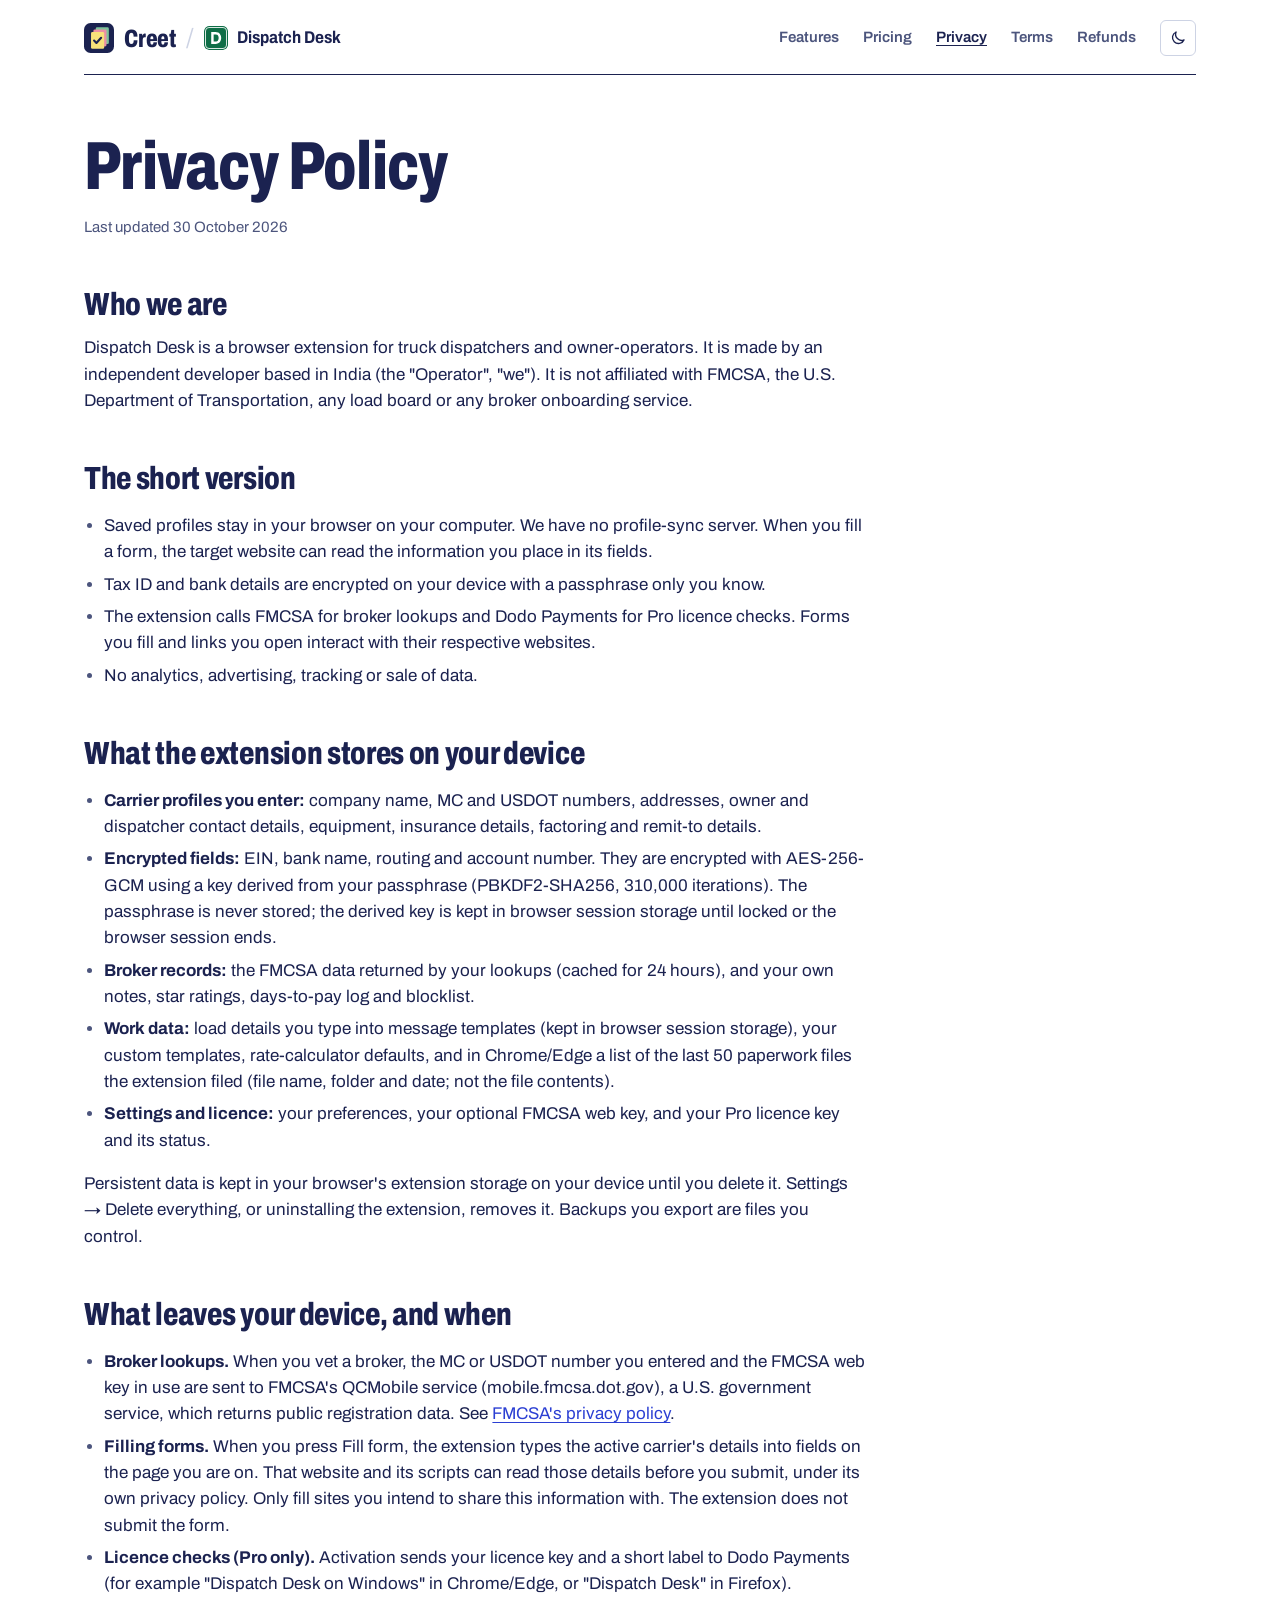
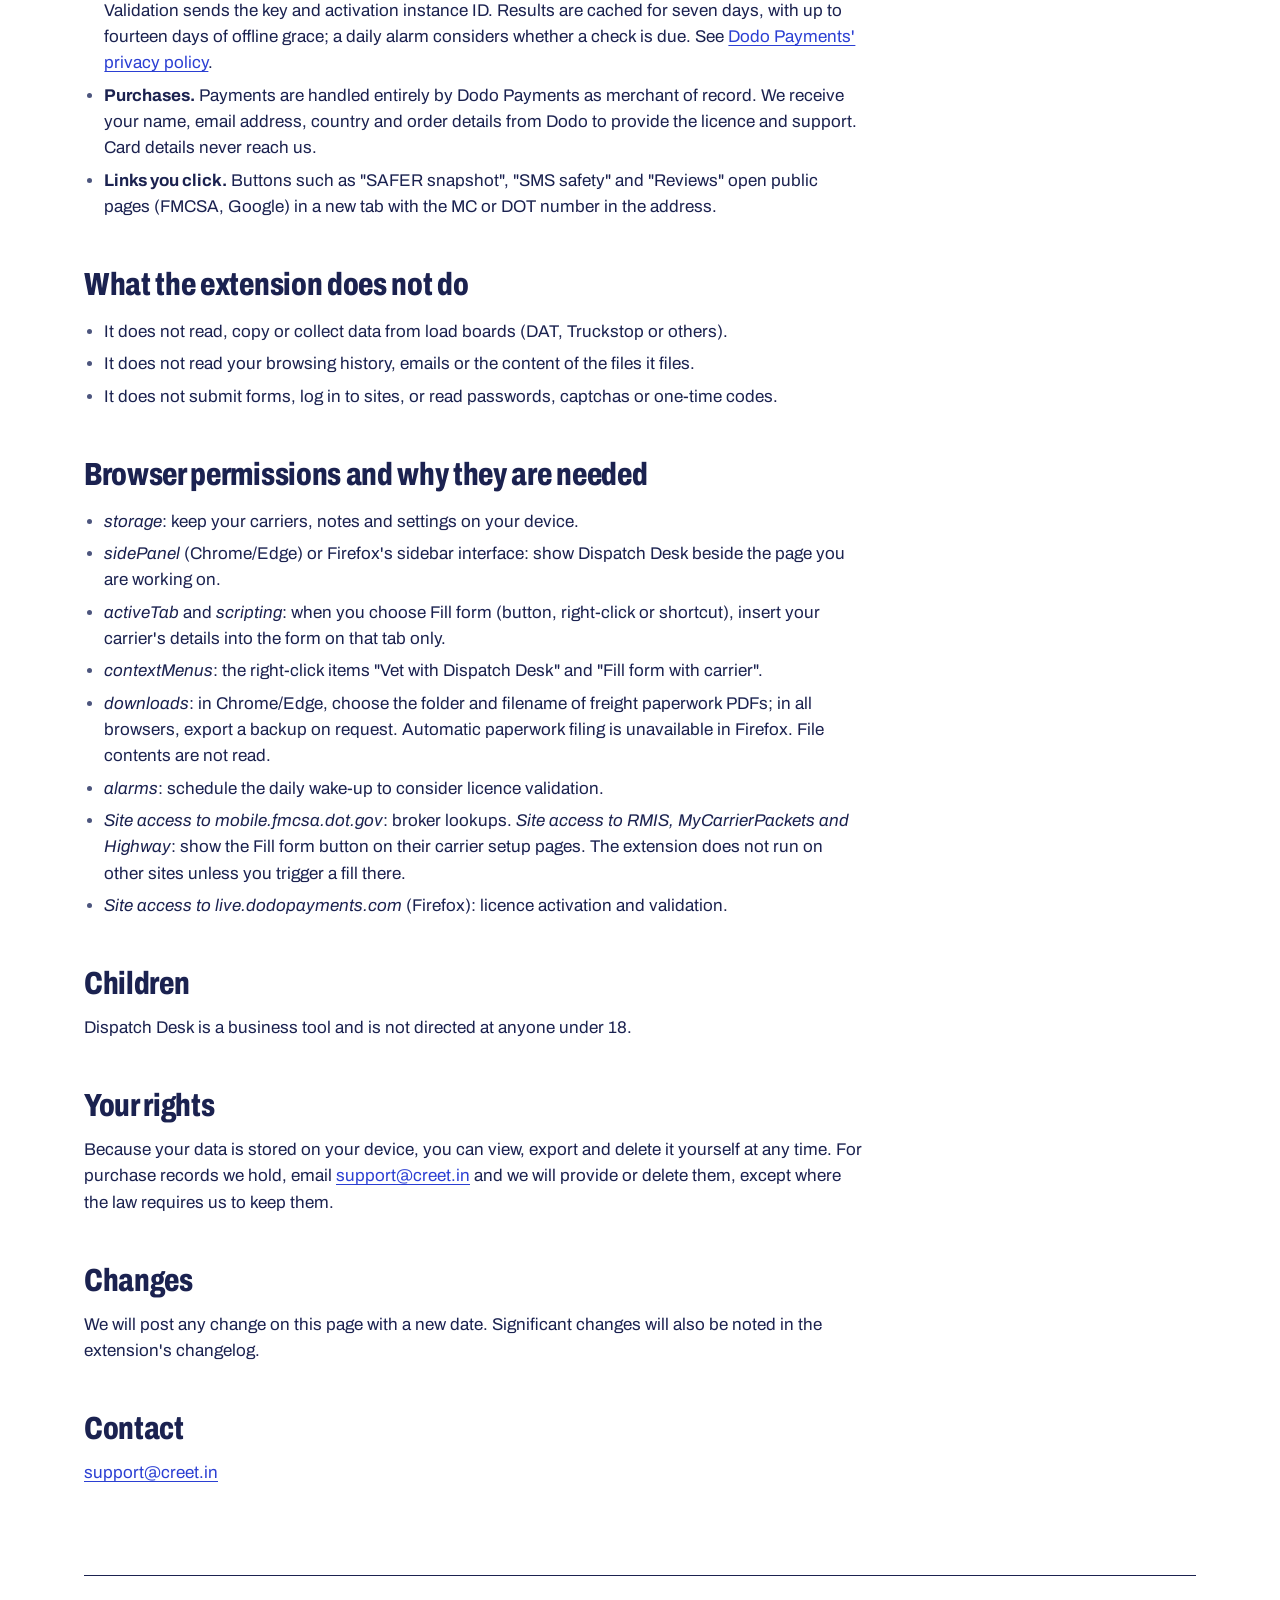
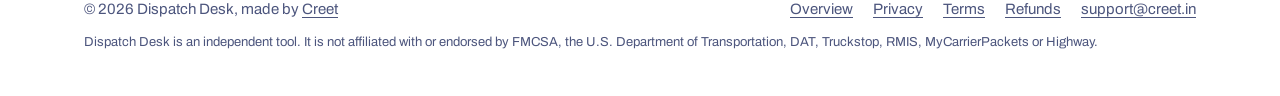
==== commit 88eb1a69: "Clarify autofill and browser privacy disclosures" ====
--- a/privacy.html
+++ b/privacy.html
@@ -34,34 +34,34 @@
 <main id="main" class="wrap">
 <article class="legal">
     <h1>Privacy Policy</h1>
-    <p class="updated">Last updated 17 October 2026</p>
+    <p class="updated">Last updated 30 October 2026</p>
 
     <h2>Who we are</h2>
-    <p>Dispatch Desk is a Chrome extension for truck dispatchers and owner-operators. It is made by an independent developer based in India (the "Operator", "we"). It is not affiliated with FMCSA, the U.S. Department of Transportation, any load board or any broker onboarding service.</p>
+    <p>Dispatch Desk is a browser extension for truck dispatchers and owner-operators. It is made by an independent developer based in India (the "Operator", "we"). It is not affiliated with FMCSA, the U.S. Department of Transportation, any load board or any broker onboarding service.</p>
 
     <h2>The short version</h2>
     <ul>
-      <li>Everything you enter stays in Chrome on your computer. We have no server that receives it and we cannot see it.</li>
+      <li>Saved profiles stay in your browser on your computer. We have no profile-sync server. When you fill a form, the target website can read the information you place in its fields.</li>
       <li>Tax ID and bank details are encrypted on your device with a passphrase only you know.</li>
-      <li>Only two kinds of request leave your computer: broker lookups to FMCSA, and licence checks to Dodo Payments for Pro users.</li>
-      <li>No analytics, no advertising, no tracking, no selling or sharing of data.</li>
+      <li>The extension calls FMCSA for broker lookups and Dodo Payments for Pro licence checks. Forms you fill and links you open interact with their respective websites.</li>
+      <li>No analytics, advertising, tracking or sale of data.</li>
     </ul>
 
     <h2>What the extension stores on your device</h2>
     <ul>
       <li><strong>Carrier profiles you enter:</strong> company name, MC and USDOT numbers, addresses, owner and dispatcher contact details, equipment, insurance details, factoring and remit-to details.</li>
-      <li><strong>Encrypted fields:</strong> EIN, bank name, routing and account number. They are encrypted with AES-256-GCM using a key derived from your passphrase (PBKDF2-SHA256, 310,000 iterations). The passphrase is never stored; the derived key is kept in memory only while Chrome is open.</li>
+      <li><strong>Encrypted fields:</strong> EIN, bank name, routing and account number. They are encrypted with AES-256-GCM using a key derived from your passphrase (PBKDF2-SHA256, 310,000 iterations). The passphrase is never stored; the derived key is kept in browser session storage until locked or the browser session ends.</li>
       <li><strong>Broker records:</strong> the FMCSA data returned by your lookups (cached for 24 hours), and your own notes, star ratings, days-to-pay log and blocklist.</li>
-      <li><strong>Work data:</strong> load details you type into message templates (kept only until Chrome closes), your custom templates, rate-calculator defaults, and a list of the last 50 paperwork files the extension filed (file name, folder and date; not the file contents).</li>
+      <li><strong>Work data:</strong> load details you type into message templates (kept in browser session storage), your custom templates, rate-calculator defaults, and in Chrome/Edge a list of the last 50 paperwork files the extension filed (file name, folder and date; not the file contents).</li>
       <li><strong>Settings and licence:</strong> your preferences, your optional FMCSA web key, and your Pro licence key and its status.</li>
     </ul>
-    <p>This data is kept in Chrome's extension storage on your device until you delete it. Settings → Delete everything, or uninstalling the extension, removes it. Backups you export are files you control.</p>
+    <p>Persistent data is kept in your browser's extension storage on your device until you delete it. Settings → Delete everything, or uninstalling the extension, removes it. Backups you export are files you control.</p>
 
     <h2>What leaves your device, and when</h2>
     <ul>
       <li><strong>Broker lookups.</strong> When you vet a broker, the MC or USDOT number you entered and the FMCSA web key in use are sent to FMCSA's QCMobile service (mobile.fmcsa.dot.gov), a U.S. government service, which returns public registration data. See <a href="https://www.fmcsa.dot.gov/privacy-policy" rel="noopener">FMCSA's privacy policy</a>.</li>
-      <li><strong>Filling forms.</strong> When you press Fill form, the extension types the active carrier's details into fields on the page you are on. Nothing is sent anywhere by the extension; the website receives the information only if you submit the form yourself, under that website's own privacy policy.</li>
-      <li><strong>Licence checks (Pro only).</strong> Your licence key and a short device label such as "Dispatch Desk on Windows" are sent to Dodo Payments to activate the key and to re-check it about once a day. See <a href="https://dodopayments.com/privacy-policy" rel="noopener">Dodo Payments' privacy policy</a>.</li>
+      <li><strong>Filling forms.</strong> When you press Fill form, the extension types the active carrier's details into fields on the page you are on. That website and its scripts can read those details before you submit, under its own privacy policy. Only fill sites you intend to share this information with. The extension does not submit the form.</li>
+      <li><strong>Licence checks (Pro only).</strong> Activation sends your licence key and a short label to Dodo Payments (for example "Dispatch Desk on Windows" in Chrome/Edge, or "Dispatch Desk" in Firefox). Validation sends the key and activation instance ID. Results are cached for seven days, with up to fourteen days of offline grace; a daily alarm considers whether a check is due. See <a href="https://dodopayments.com/privacy-policy" rel="noopener">Dodo Payments' privacy policy</a>.</li>
       <li><strong>Purchases.</strong> Payments are handled entirely by Dodo Payments as merchant of record. We receive your name, email address, country and order details from Dodo to provide the licence and support. Card details never reach us.</li>
       <li><strong>Links you click.</strong> Buttons such as "SAFER snapshot", "SMS safety" and "Reviews" open public pages (FMCSA, Google) in a new tab with the MC or DOT number in the address.</li>
     </ul>
@@ -73,15 +73,16 @@
       <li>It does not submit forms, log in to sites, or read passwords, captchas or one-time codes.</li>
     </ul>
 
-    <h2>Chrome permissions and why they are needed</h2>
+    <h2>Browser permissions and why they are needed</h2>
     <ul>
       <li><em>storage</em>: keep your carriers, notes and settings on your device.</li>
-      <li><em>sidePanel</em>: show the Dispatch Desk panel beside the page you are working on.</li>
+      <li><em>sidePanel</em> (Chrome/Edge) or Firefox's sidebar interface: show Dispatch Desk beside the page you are working on.</li>
       <li><em>activeTab</em> and <em>scripting</em>: when you choose Fill form (button, right-click or shortcut), insert your carrier's details into the form on that tab only.</li>
       <li><em>contextMenus</em>: the right-click items "Vet with Dispatch Desk" and "Fill form with carrier".</li>
-      <li><em>downloads</em>: when a downloaded PDF looks like freight paperwork, choose its folder and file name. File contents are not read.</li>
-      <li><em>alarms</em>: schedule the daily licence re-check.</li>
+      <li><em>downloads</em>: in Chrome/Edge, choose the folder and filename of freight paperwork PDFs; in all browsers, export a backup on request. Automatic paperwork filing is unavailable in Firefox. File contents are not read.</li>
+      <li><em>alarms</em>: schedule the daily wake-up to consider licence validation.</li>
       <li><em>Site access to mobile.fmcsa.dot.gov</em>: broker lookups. <em>Site access to RMIS, MyCarrierPackets and Highway</em>: show the Fill form button on their carrier setup pages. The extension does not run on other sites unless you trigger a fill there.</li>
+      <li><em>Site access to live.dodopayments.com</em> (Firefox): licence activation and validation.</li>
     </ul>
 
     <h2>Children</h2>
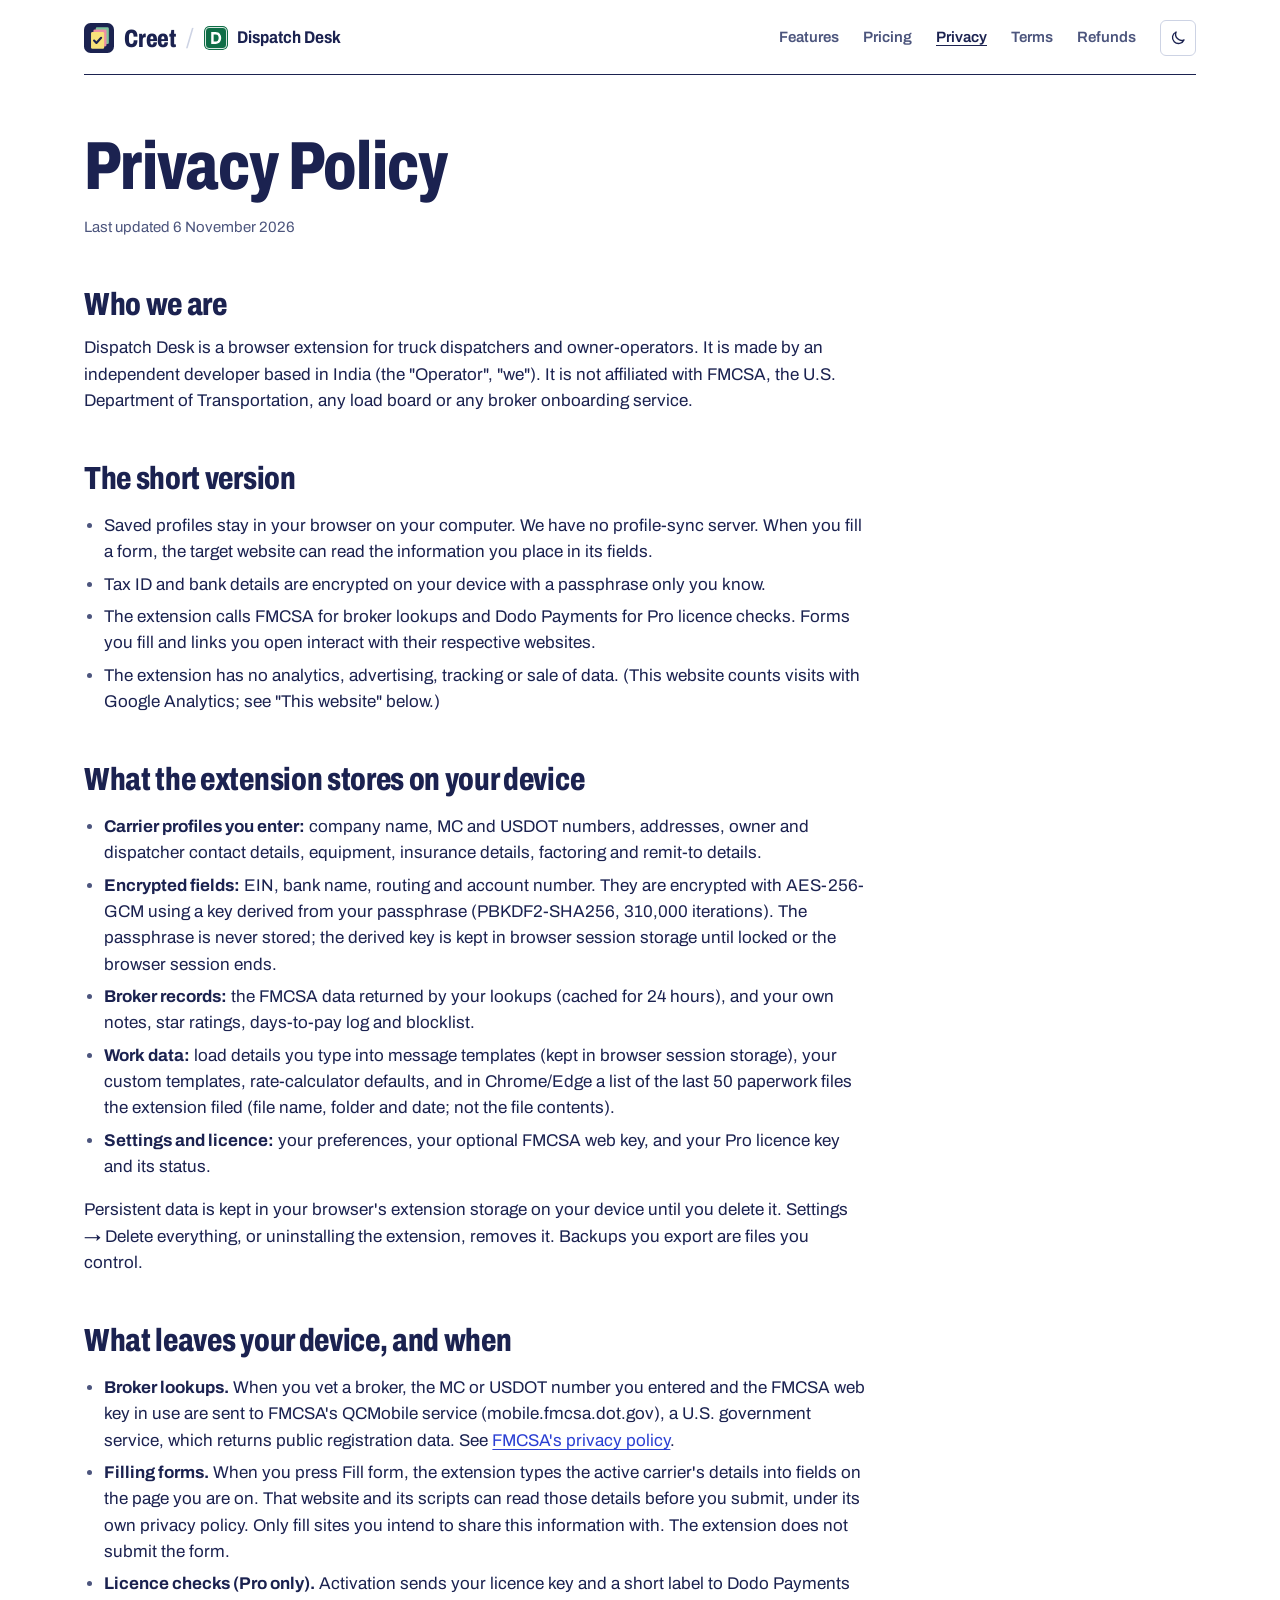
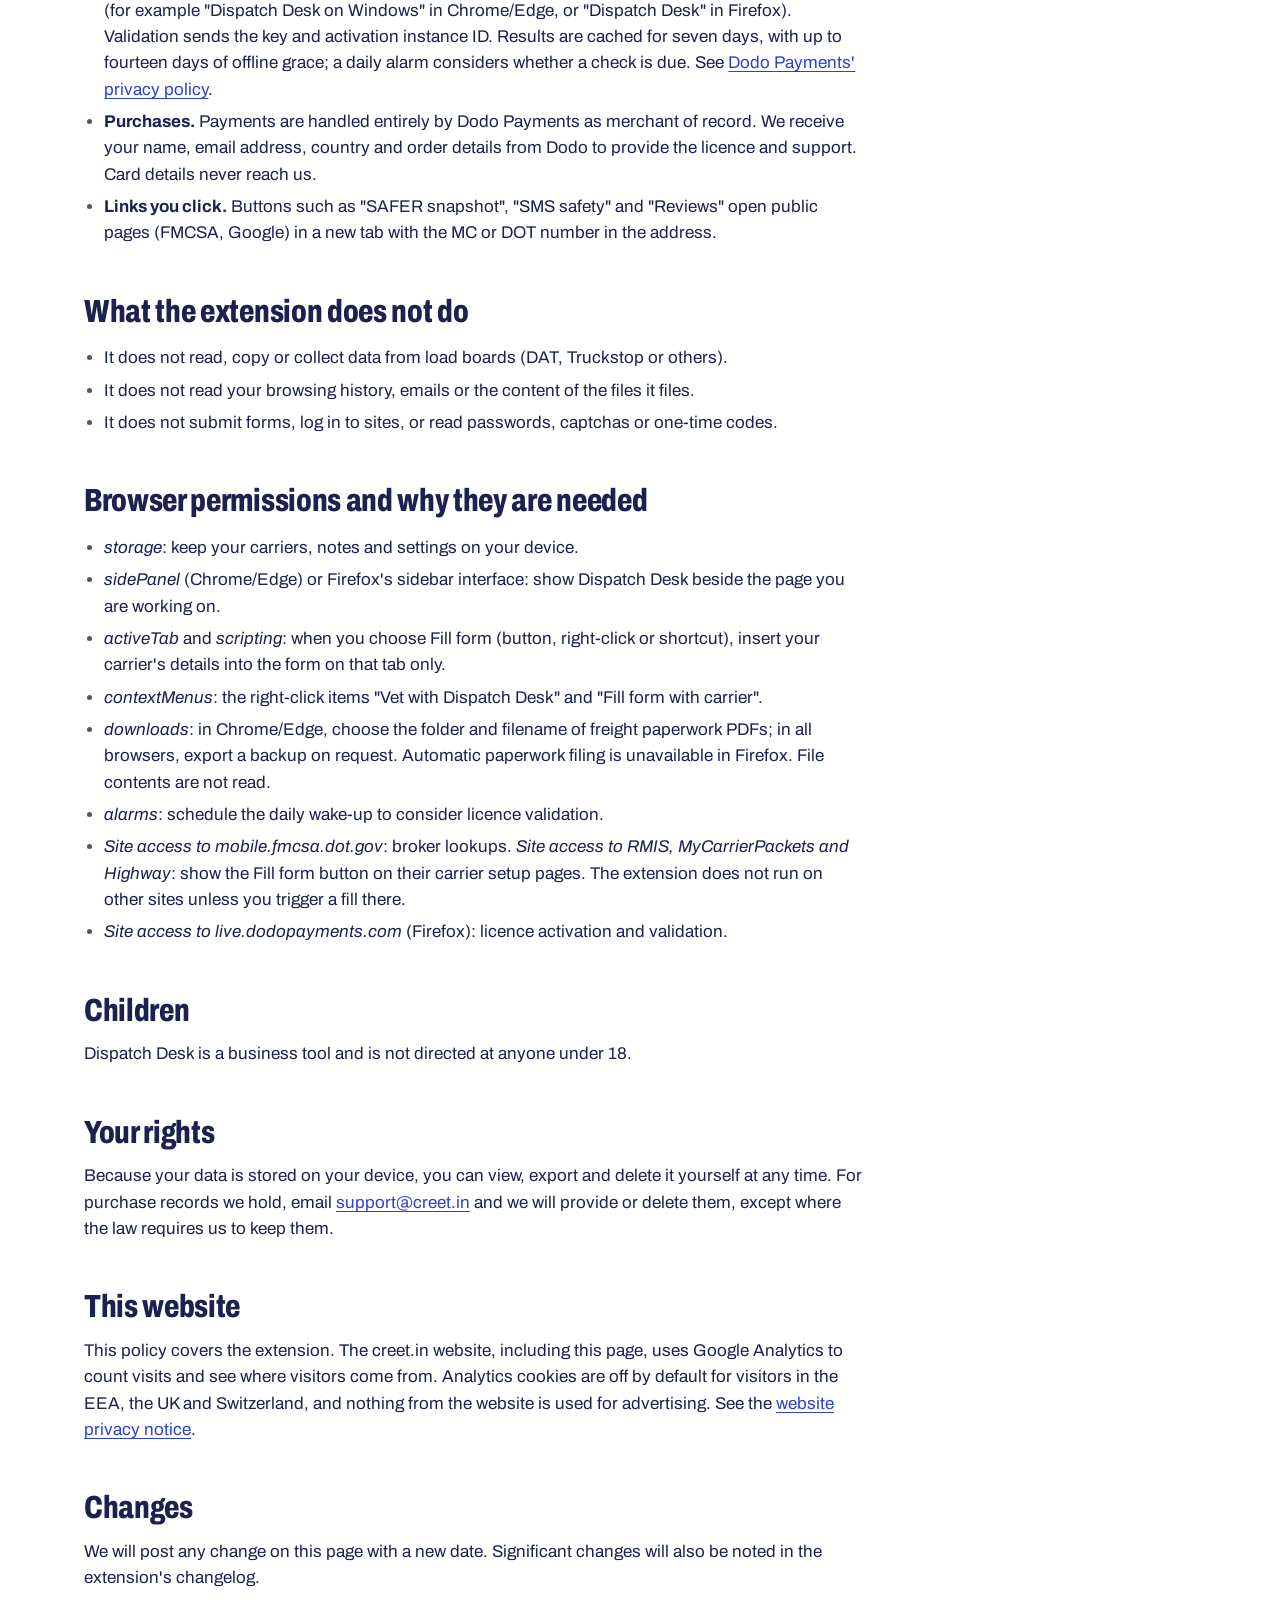
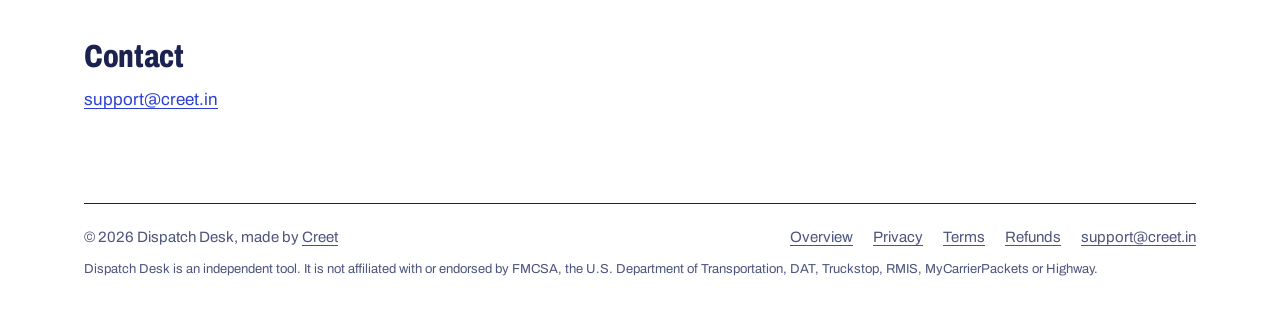
==== commit b87e6c53: "Load creet.in Google Analytics; privacy policy covers the website Every page loads /analytics.js (th" ====
--- a/privacy.html
+++ b/privacy.html
@@ -9,6 +9,7 @@
 <link rel="preconnect" href="https://fonts.gstatic.com" crossorigin>
 <link rel="stylesheet" href="https://fonts.googleapis.com/css2?family=Archivo:wdth,wght@62..125,400..800&family=Courier+Prime&display=swap">
 <link rel="stylesheet" href="styles.css">
+<script src="/analytics.js" async></script>
 </head>
 <body>
 <a class="skip" href="#main">Skip to content</a>
@@ -34,7 +35,7 @@
 <main id="main" class="wrap">
 <article class="legal">
     <h1>Privacy Policy</h1>
-    <p class="updated">Last updated 30 October 2026</p>
+    <p class="updated">Last updated 6 November 2026</p>
 
     <h2>Who we are</h2>
     <p>Dispatch Desk is a browser extension for truck dispatchers and owner-operators. It is made by an independent developer based in India (the "Operator", "we"). It is not affiliated with FMCSA, the U.S. Department of Transportation, any load board or any broker onboarding service.</p>
@@ -44,7 +45,7 @@
       <li>Saved profiles stay in your browser on your computer. We have no profile-sync server. When you fill a form, the target website can read the information you place in its fields.</li>
       <li>Tax ID and bank details are encrypted on your device with a passphrase only you know.</li>
       <li>The extension calls FMCSA for broker lookups and Dodo Payments for Pro licence checks. Forms you fill and links you open interact with their respective websites.</li>
-      <li>No analytics, advertising, tracking or sale of data.</li>
+      <li>The extension has no analytics, advertising, tracking or sale of data. (This website counts visits with Google Analytics; see "This website" below.)</li>
     </ul>
 
     <h2>What the extension stores on your device</h2>
@@ -91,6 +92,9 @@
     <h2>Your rights</h2>
     <p>Because your data is stored on your device, you can view, export and delete it yourself at any time. For purchase records we hold, email <a href="mailto:support@creet.in">support@creet.in</a> and we will provide or delete them, except where the law requires us to keep them.</p>
 
+    <h2>This website</h2>
+    <p>This policy covers the extension. The creet.in website, including this page, uses Google Analytics to count visits and see where visitors come from. Analytics cookies are off by default for visitors in the EEA, the UK and Switzerland, and nothing from the website is used for advertising. See the <a href="https://creet.in/privacy.html">website privacy notice</a>.</p>
+
     <h2>Changes</h2>
     <p>We will post any change on this page with a new date. Significant changes will also be noted in the extension's changelog.</p>
 
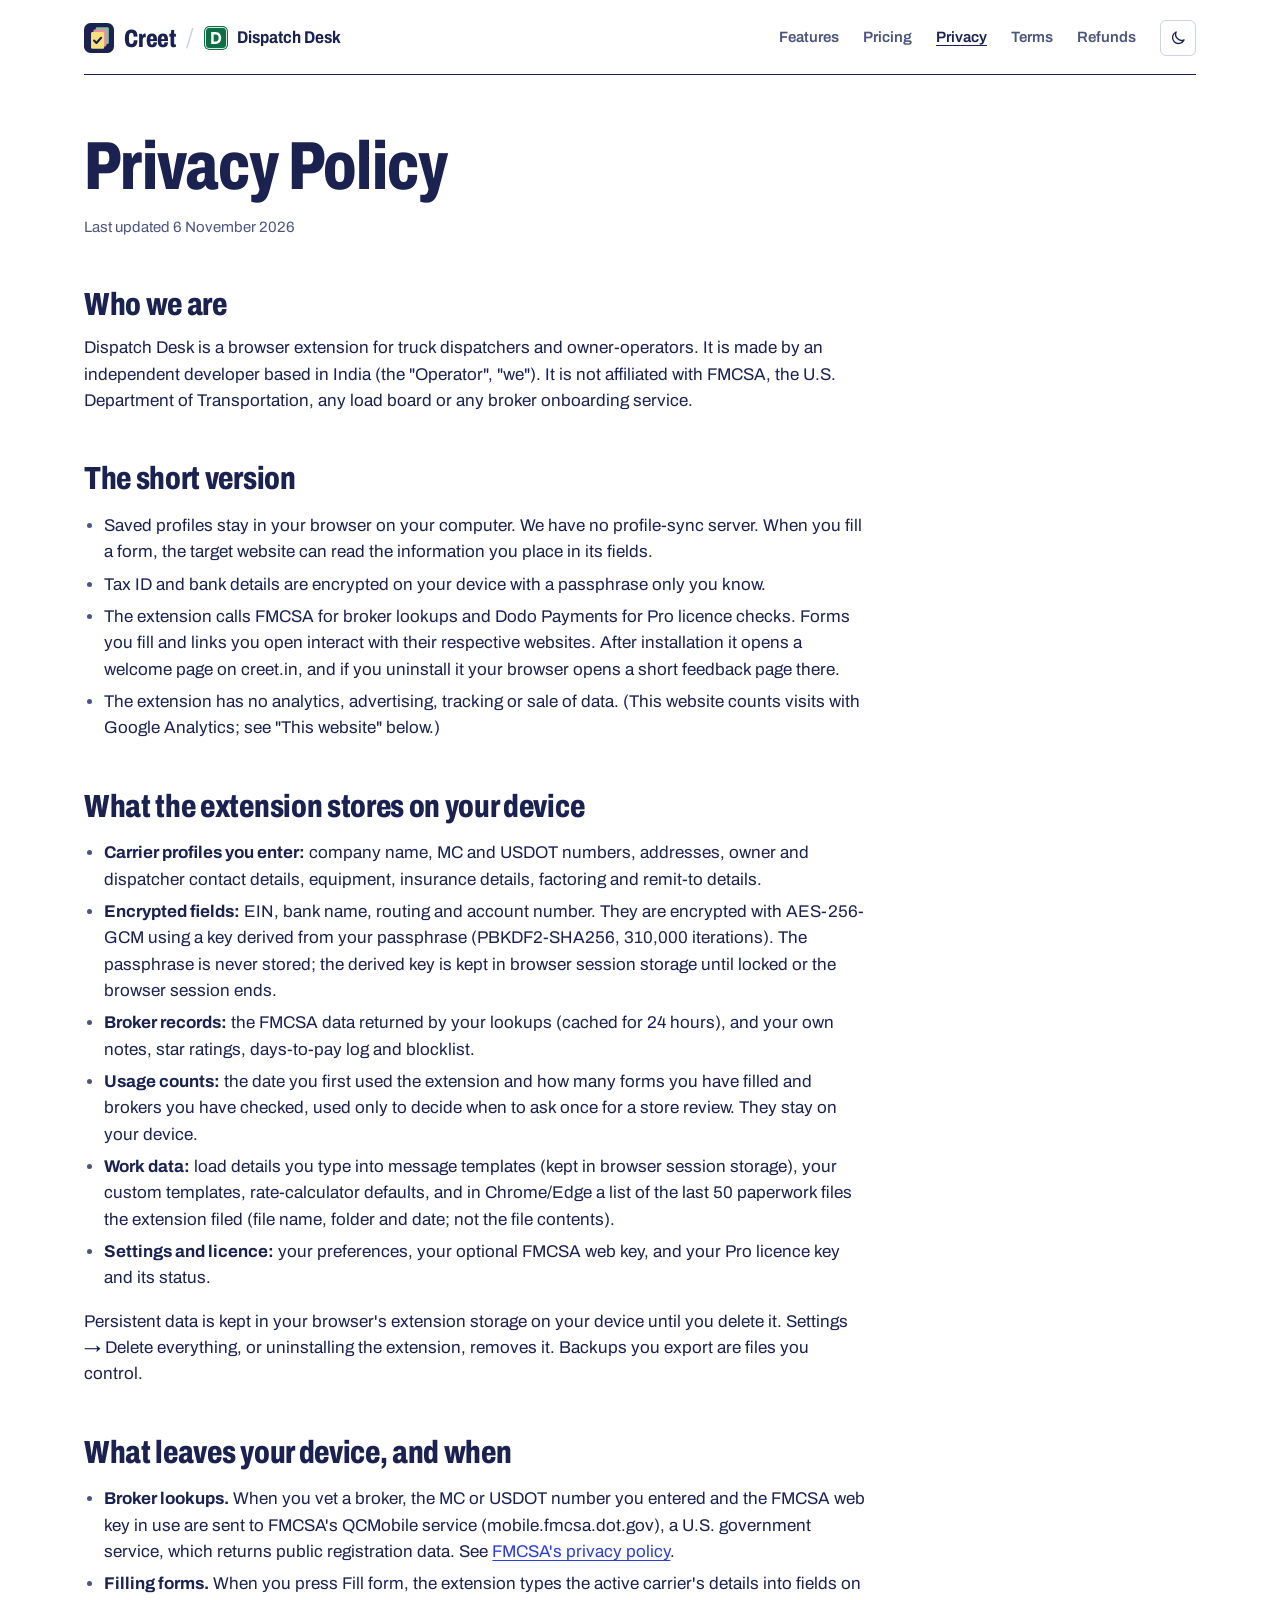
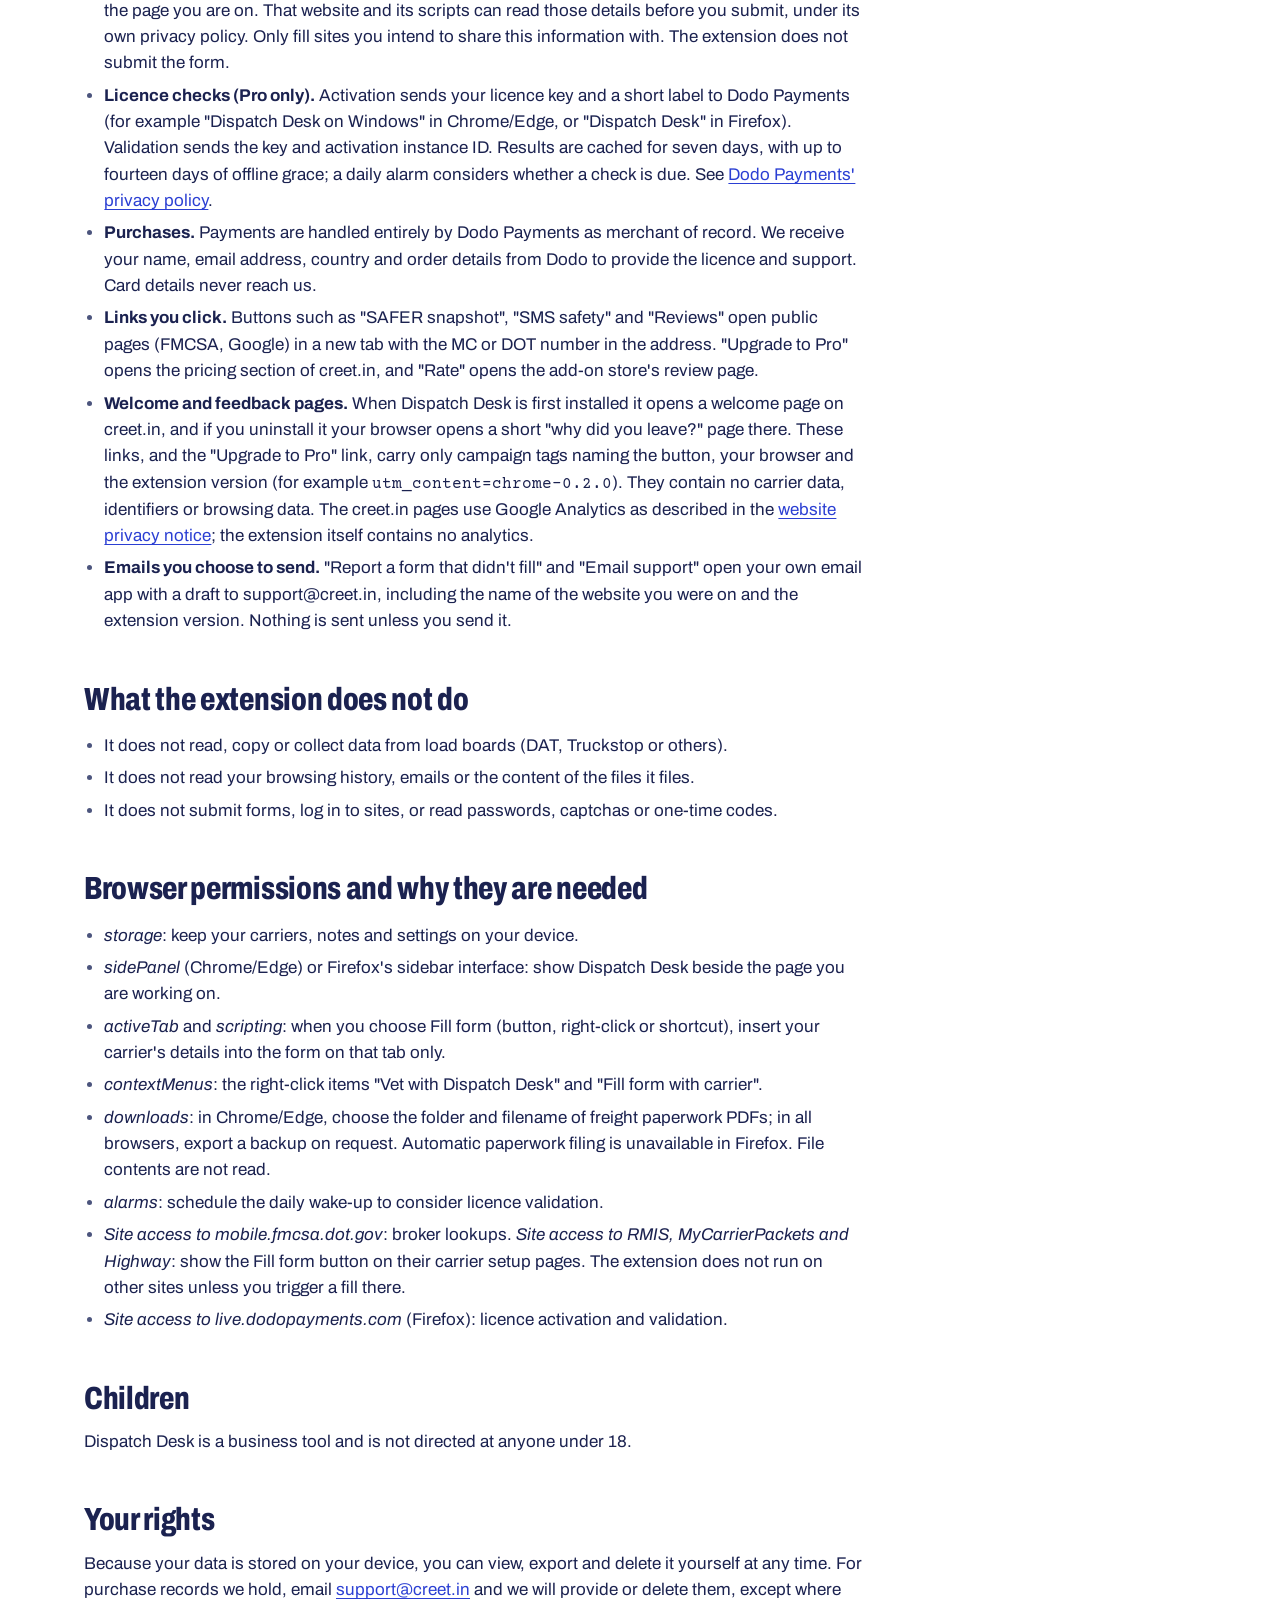
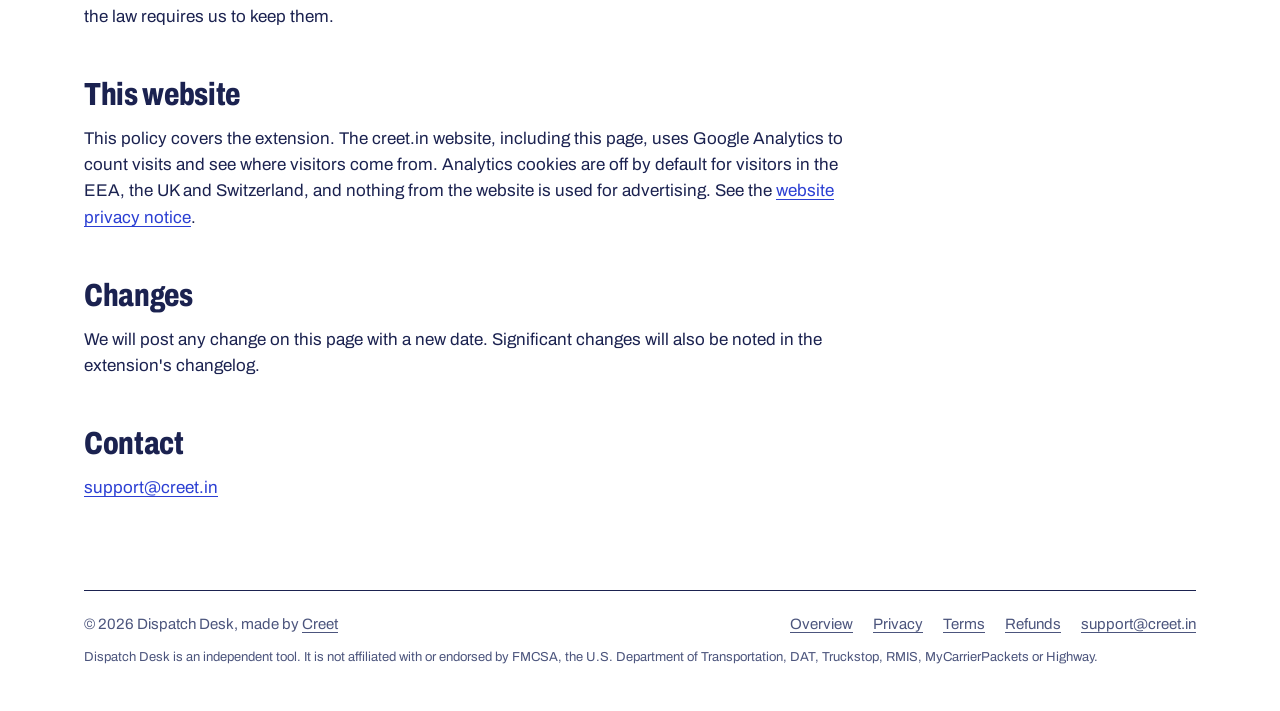
==== commit 0706e258: "Welcome and goodbye pages for 0.2.0; privacy covers them - welcome.html: quick start opened by the e" ====
--- a/privacy.html
+++ b/privacy.html
@@ -44,7 +44,7 @@
     <ul>
       <li>Saved profiles stay in your browser on your computer. We have no profile-sync server. When you fill a form, the target website can read the information you place in its fields.</li>
       <li>Tax ID and bank details are encrypted on your device with a passphrase only you know.</li>
-      <li>The extension calls FMCSA for broker lookups and Dodo Payments for Pro licence checks. Forms you fill and links you open interact with their respective websites.</li>
+      <li>The extension calls FMCSA for broker lookups and Dodo Payments for Pro licence checks. Forms you fill and links you open interact with their respective websites. After installation it opens a welcome page on creet.in, and if you uninstall it your browser opens a short feedback page there.</li>
       <li>The extension has no analytics, advertising, tracking or sale of data. (This website counts visits with Google Analytics; see "This website" below.)</li>
     </ul>
 
@@ -53,6 +53,7 @@
       <li><strong>Carrier profiles you enter:</strong> company name, MC and USDOT numbers, addresses, owner and dispatcher contact details, equipment, insurance details, factoring and remit-to details.</li>
       <li><strong>Encrypted fields:</strong> EIN, bank name, routing and account number. They are encrypted with AES-256-GCM using a key derived from your passphrase (PBKDF2-SHA256, 310,000 iterations). The passphrase is never stored; the derived key is kept in browser session storage until locked or the browser session ends.</li>
       <li><strong>Broker records:</strong> the FMCSA data returned by your lookups (cached for 24 hours), and your own notes, star ratings, days-to-pay log and blocklist.</li>
+      <li><strong>Usage counts:</strong> the date you first used the extension and how many forms you have filled and brokers you have checked, used only to decide when to ask once for a store review. They stay on your device.</li>
       <li><strong>Work data:</strong> load details you type into message templates (kept in browser session storage), your custom templates, rate-calculator defaults, and in Chrome/Edge a list of the last 50 paperwork files the extension filed (file name, folder and date; not the file contents).</li>
       <li><strong>Settings and licence:</strong> your preferences, your optional FMCSA web key, and your Pro licence key and its status.</li>
     </ul>
@@ -64,7 +65,9 @@
       <li><strong>Filling forms.</strong> When you press Fill form, the extension types the active carrier's details into fields on the page you are on. That website and its scripts can read those details before you submit, under its own privacy policy. Only fill sites you intend to share this information with. The extension does not submit the form.</li>
       <li><strong>Licence checks (Pro only).</strong> Activation sends your licence key and a short label to Dodo Payments (for example "Dispatch Desk on Windows" in Chrome/Edge, or "Dispatch Desk" in Firefox). Validation sends the key and activation instance ID. Results are cached for seven days, with up to fourteen days of offline grace; a daily alarm considers whether a check is due. See <a href="https://dodopayments.com/privacy-policy" rel="noopener">Dodo Payments' privacy policy</a>.</li>
       <li><strong>Purchases.</strong> Payments are handled entirely by Dodo Payments as merchant of record. We receive your name, email address, country and order details from Dodo to provide the licence and support. Card details never reach us.</li>
-      <li><strong>Links you click.</strong> Buttons such as "SAFER snapshot", "SMS safety" and "Reviews" open public pages (FMCSA, Google) in a new tab with the MC or DOT number in the address.</li>
+      <li><strong>Links you click.</strong> Buttons such as "SAFER snapshot", "SMS safety" and "Reviews" open public pages (FMCSA, Google) in a new tab with the MC or DOT number in the address. "Upgrade to Pro" opens the pricing section of creet.in, and "Rate" opens the add-on store's review page.</li>
+      <li><strong>Welcome and feedback pages.</strong> When Dispatch Desk is first installed it opens a welcome page on creet.in, and if you uninstall it your browser opens a short "why did you leave?" page there. These links, and the "Upgrade to Pro" link, carry only campaign tags naming the button, your browser and the extension version (for example <code>utm_content=chrome-0.2.0</code>). They contain no carrier data, identifiers or browsing data. The creet.in pages use Google Analytics as described in the <a href="https://creet.in/privacy.html">website privacy notice</a>; the extension itself contains no analytics.</li>
+      <li><strong>Emails you choose to send.</strong> "Report a form that didn't fill" and "Email support" open your own email app with a draft to support@creet.in, including the name of the website you were on and the extension version. Nothing is sent unless you send it.</li>
     </ul>
 
     <h2>What the extension does not do</h2>
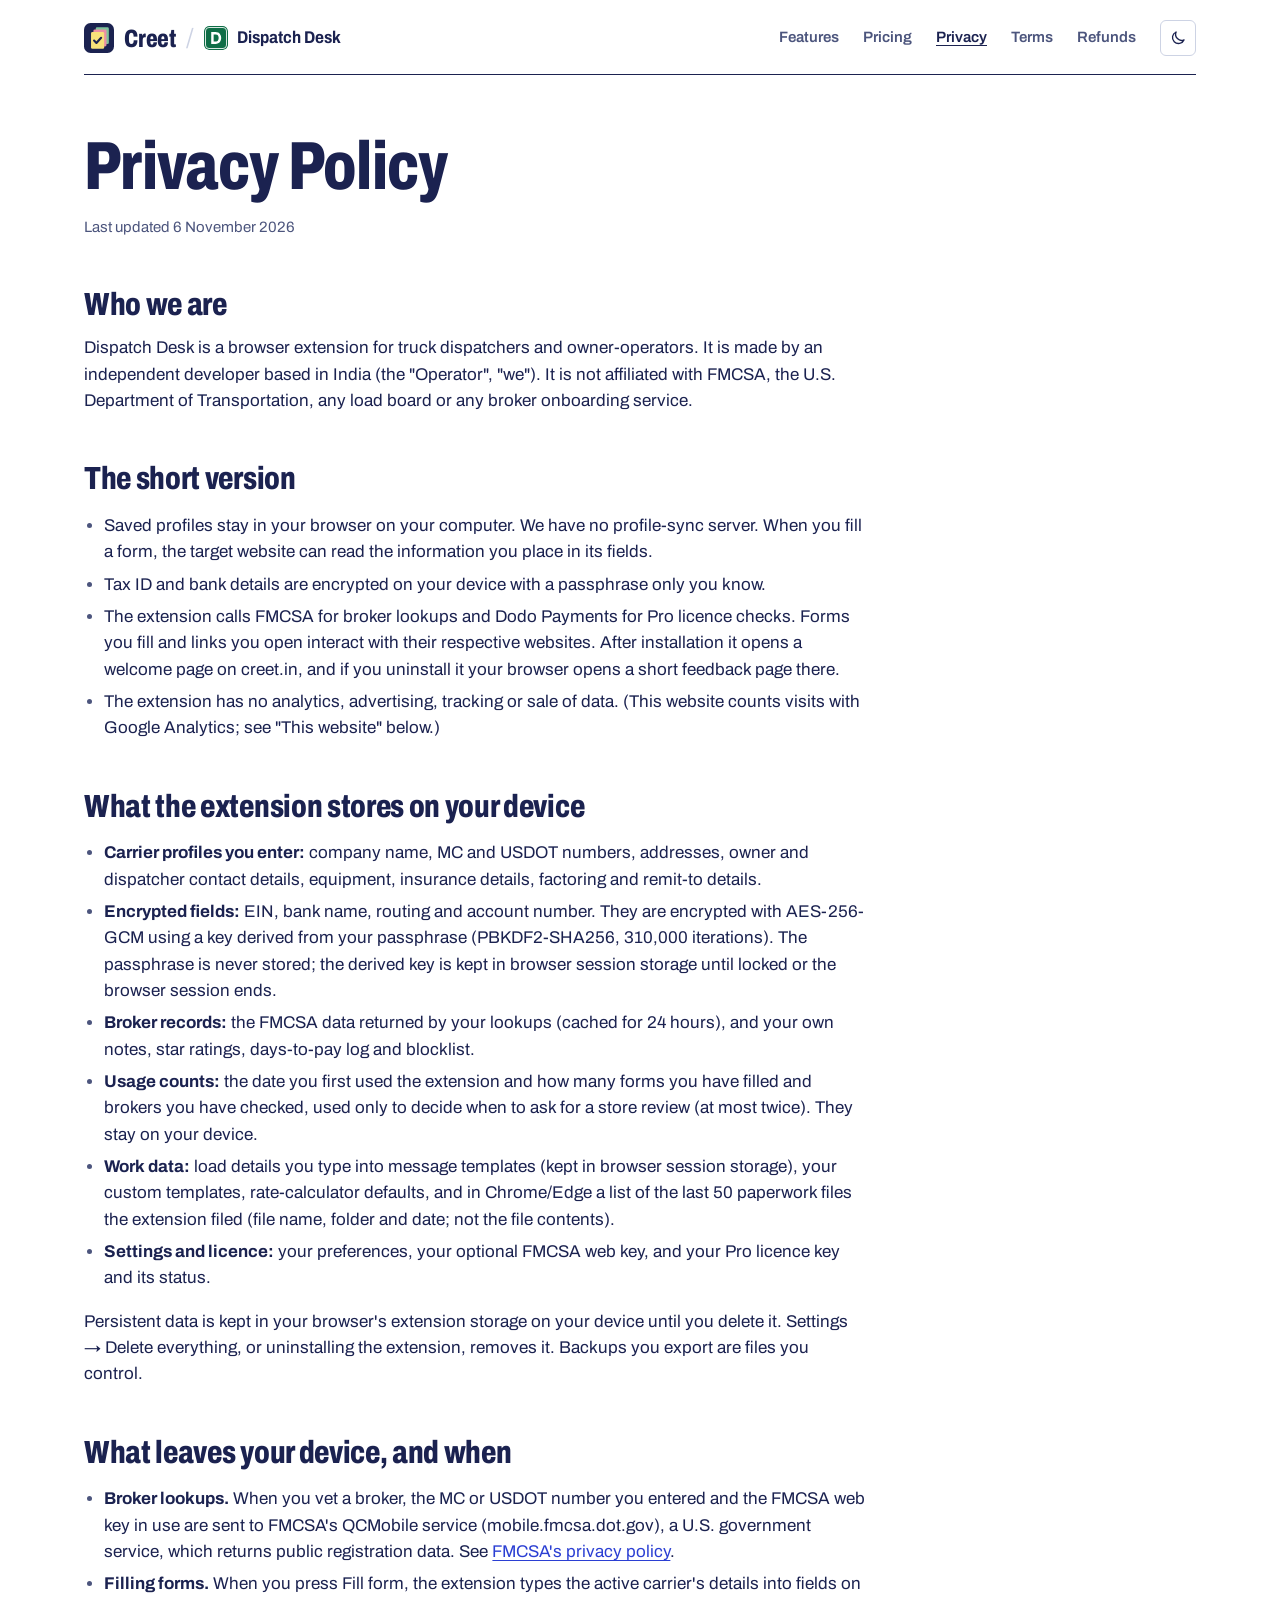
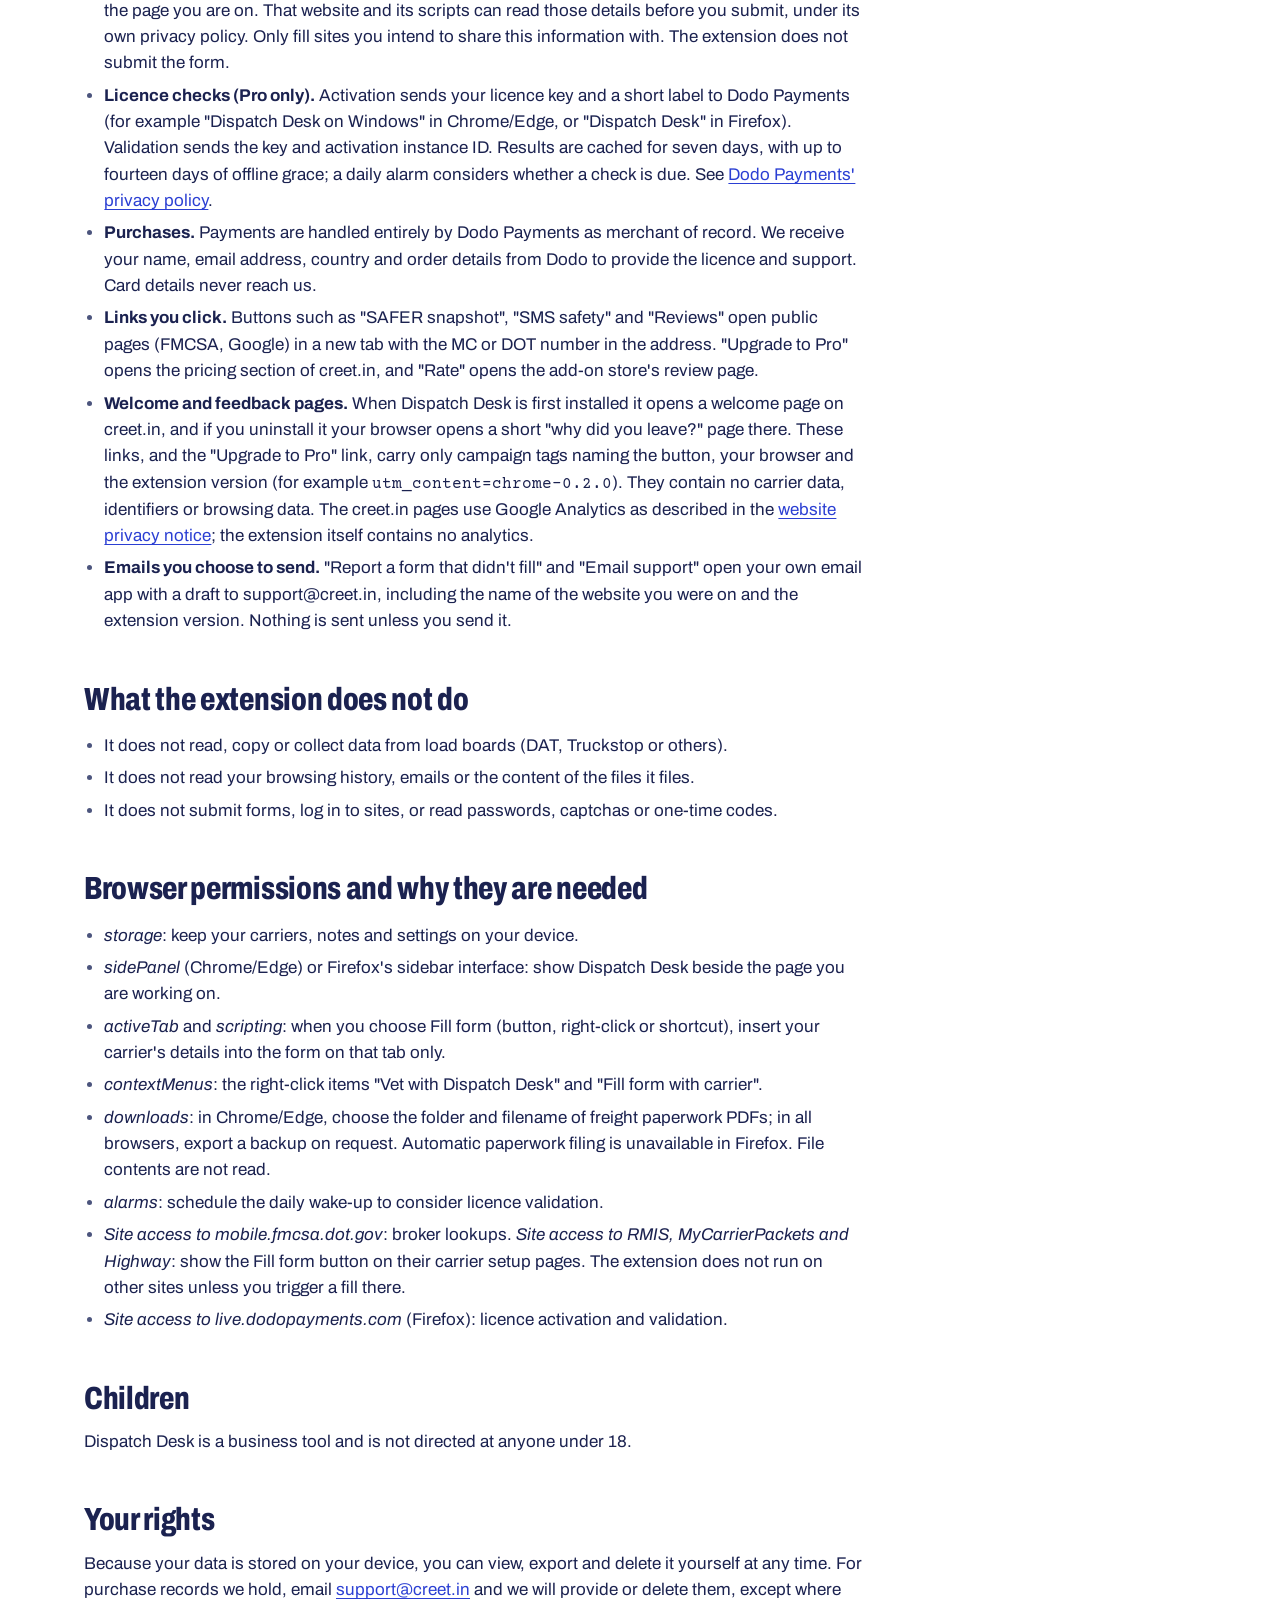
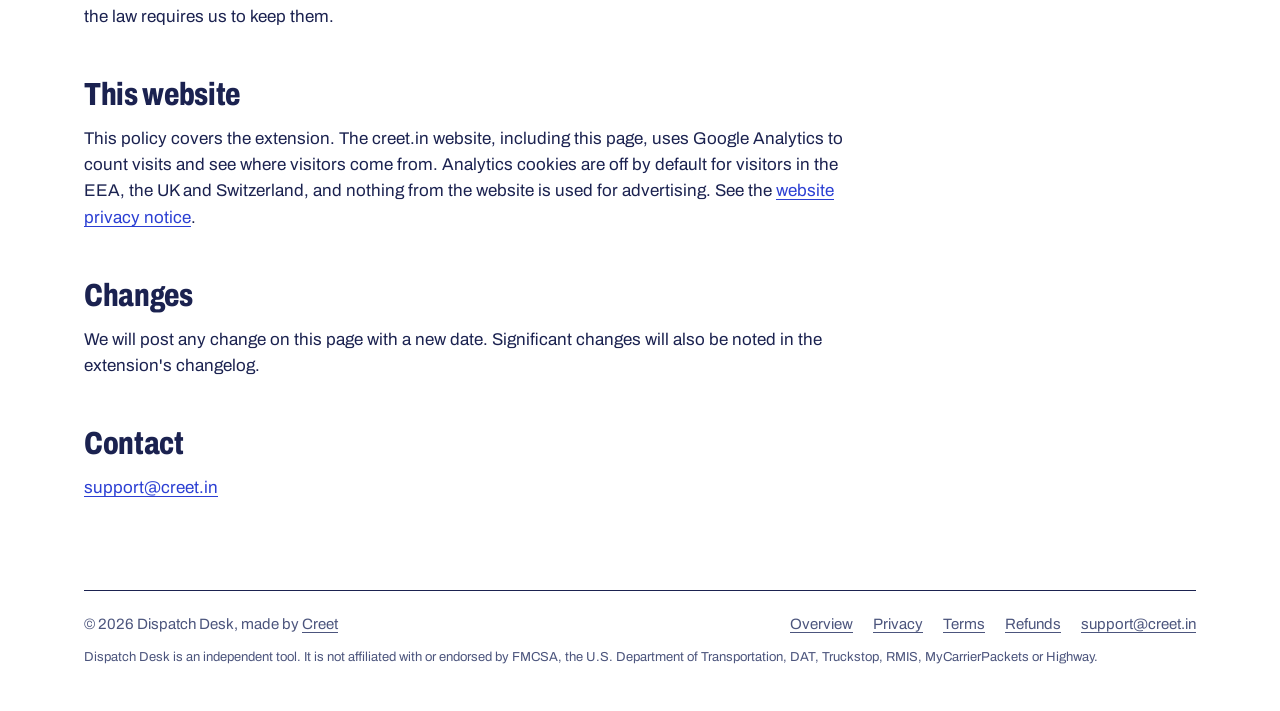
==== commit 50da4dfa: "Privacy: the review request is shown at most twice Co-Authored-By: Claude Opus 5.5 <noreply@anthropi" ====
--- a/privacy.html
+++ b/privacy.html
@@ -53,7 +53,7 @@
       <li><strong>Carrier profiles you enter:</strong> company name, MC and USDOT numbers, addresses, owner and dispatcher contact details, equipment, insurance details, factoring and remit-to details.</li>
       <li><strong>Encrypted fields:</strong> EIN, bank name, routing and account number. They are encrypted with AES-256-GCM using a key derived from your passphrase (PBKDF2-SHA256, 310,000 iterations). The passphrase is never stored; the derived key is kept in browser session storage until locked or the browser session ends.</li>
       <li><strong>Broker records:</strong> the FMCSA data returned by your lookups (cached for 24 hours), and your own notes, star ratings, days-to-pay log and blocklist.</li>
-      <li><strong>Usage counts:</strong> the date you first used the extension and how many forms you have filled and brokers you have checked, used only to decide when to ask once for a store review. They stay on your device.</li>
+      <li><strong>Usage counts:</strong> the date you first used the extension and how many forms you have filled and brokers you have checked, used only to decide when to ask for a store review (at most twice). They stay on your device.</li>
       <li><strong>Work data:</strong> load details you type into message templates (kept in browser session storage), your custom templates, rate-calculator defaults, and in Chrome/Edge a list of the last 50 paperwork files the extension filed (file name, folder and date; not the file contents).</li>
       <li><strong>Settings and licence:</strong> your preferences, your optional FMCSA web key, and your Pro licence key and its status.</li>
     </ul>
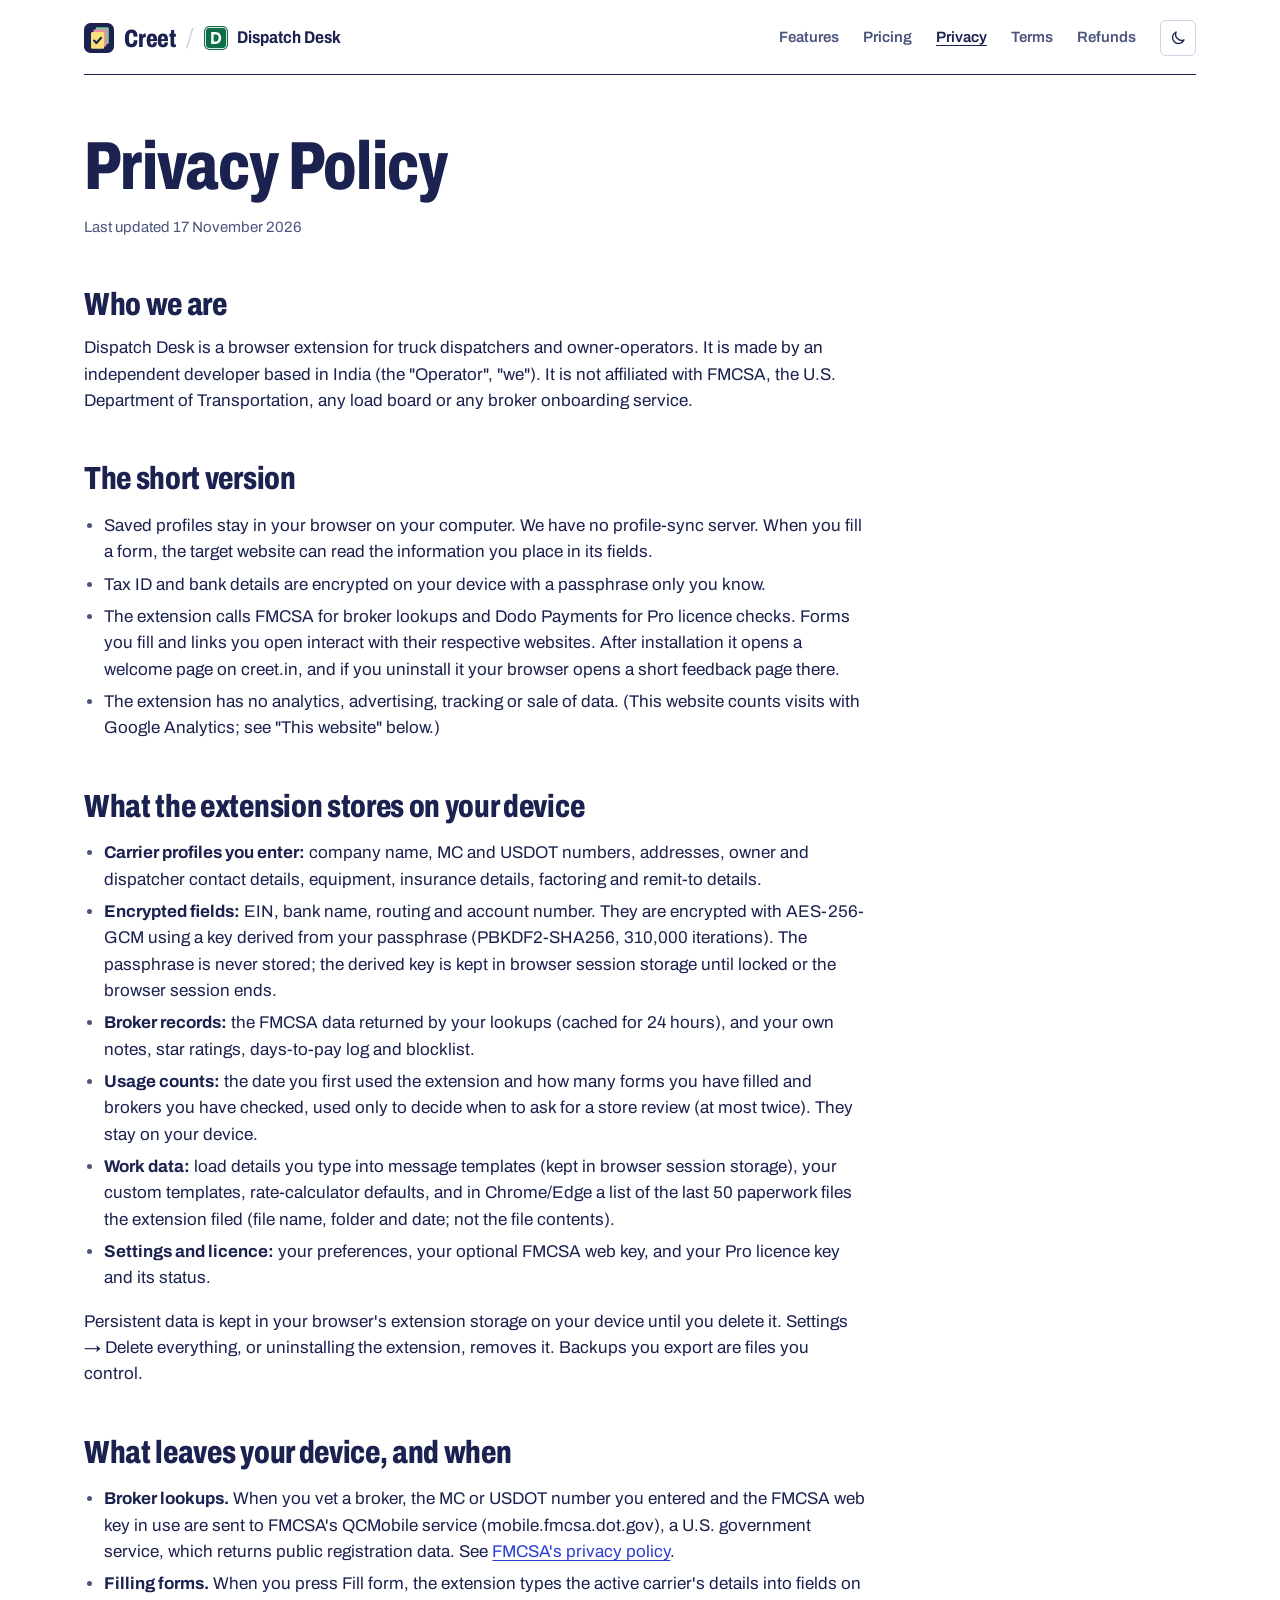
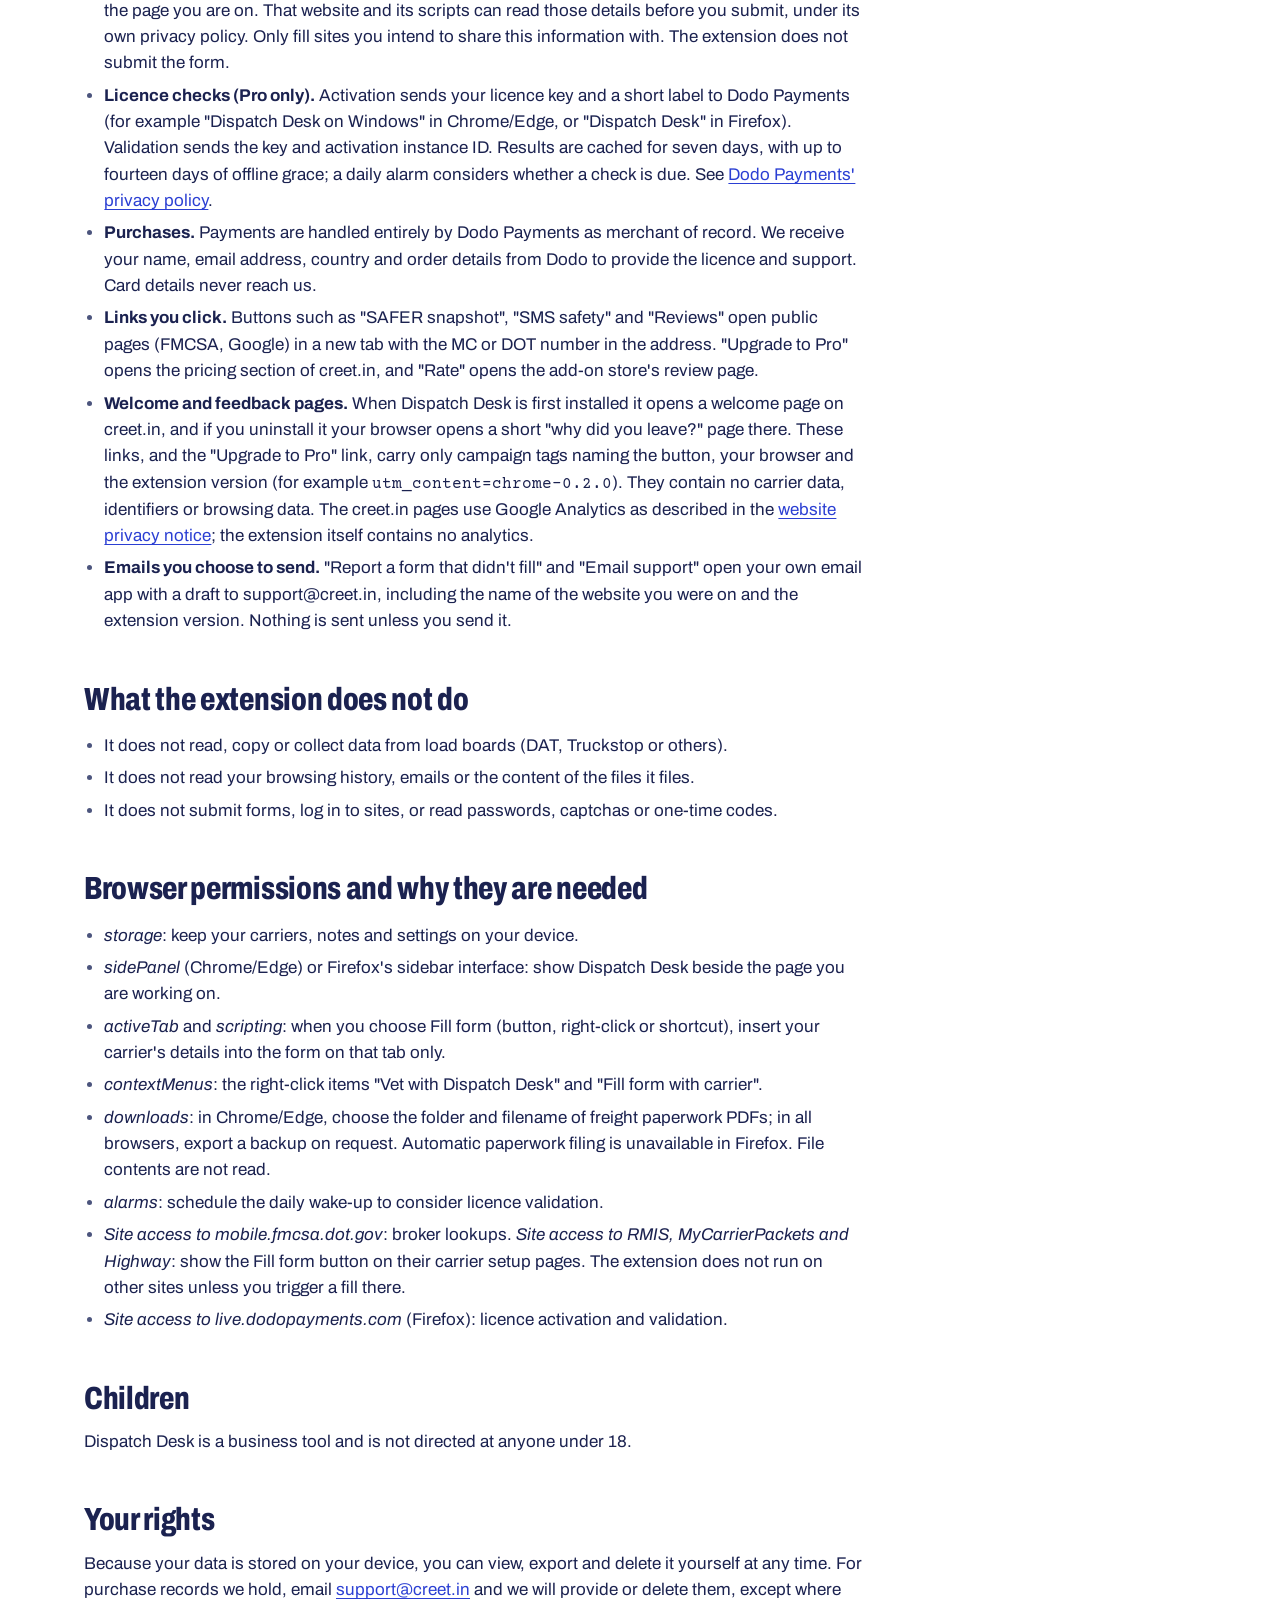
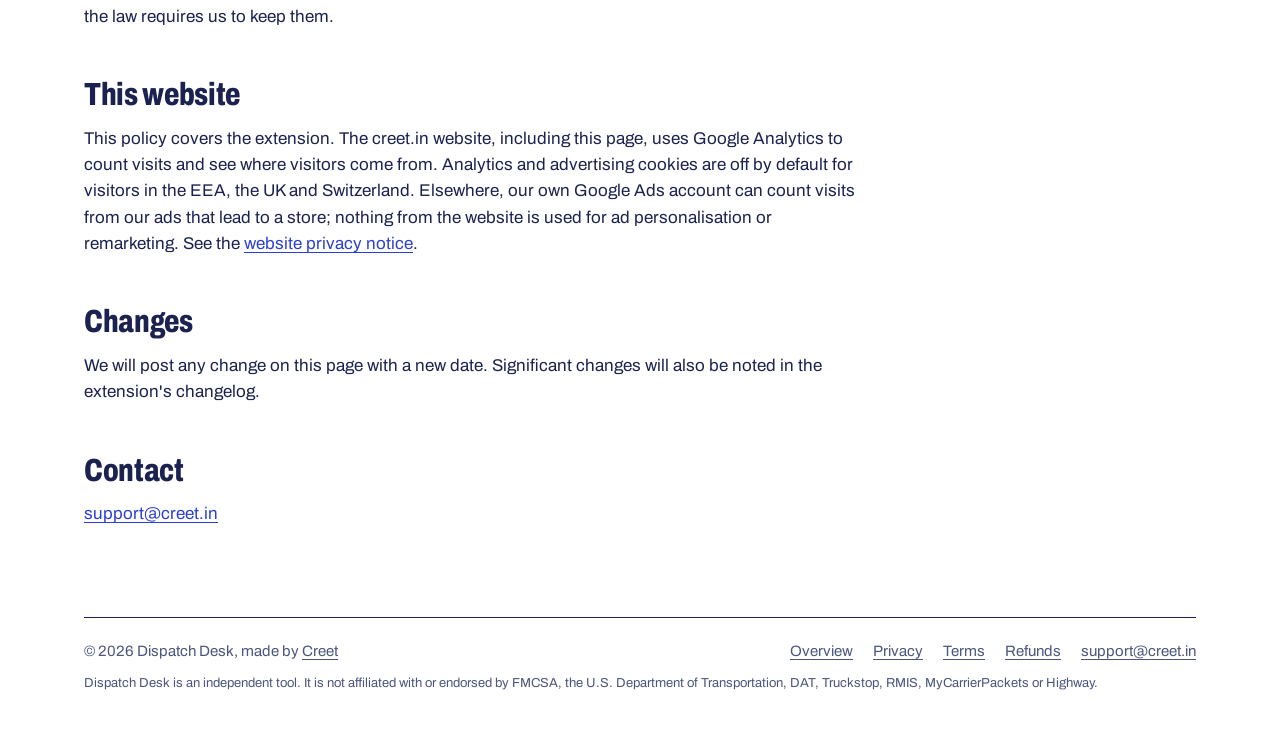
==== commit 027570a0: "Privacy: the website section matches creet.in's Google Ads measurement creet.in's analytics.js now a" ====
--- a/privacy.html
+++ b/privacy.html
@@ -35,7 +35,7 @@
 <main id="main" class="wrap">
 <article class="legal">
     <h1>Privacy Policy</h1>
-    <p class="updated">Last updated 6 November 2026</p>
+    <p class="updated">Last updated 17 November 2026</p>
 
     <h2>Who we are</h2>
     <p>Dispatch Desk is a browser extension for truck dispatchers and owner-operators. It is made by an independent developer based in India (the "Operator", "we"). It is not affiliated with FMCSA, the U.S. Department of Transportation, any load board or any broker onboarding service.</p>
@@ -96,7 +96,7 @@
     <p>Because your data is stored on your device, you can view, export and delete it yourself at any time. For purchase records we hold, email <a href="mailto:support@creet.in">support@creet.in</a> and we will provide or delete them, except where the law requires us to keep them.</p>
 
     <h2>This website</h2>
-    <p>This policy covers the extension. The creet.in website, including this page, uses Google Analytics to count visits and see where visitors come from. Analytics cookies are off by default for visitors in the EEA, the UK and Switzerland, and nothing from the website is used for advertising. See the <a href="https://creet.in/privacy.html">website privacy notice</a>.</p>
+    <p>This policy covers the extension. The creet.in website, including this page, uses Google Analytics to count visits and see where visitors come from. Analytics and advertising cookies are off by default for visitors in the EEA, the UK and Switzerland. Elsewhere, our own Google Ads account can count visits from our ads that lead to a store; nothing from the website is used for ad personalisation or remarketing. See the <a href="https://creet.in/privacy.html">website privacy notice</a>.</p>
 
     <h2>Changes</h2>
     <p>We will post any change on this page with a new date. Significant changes will also be noted in the extension's changelog.</p>
